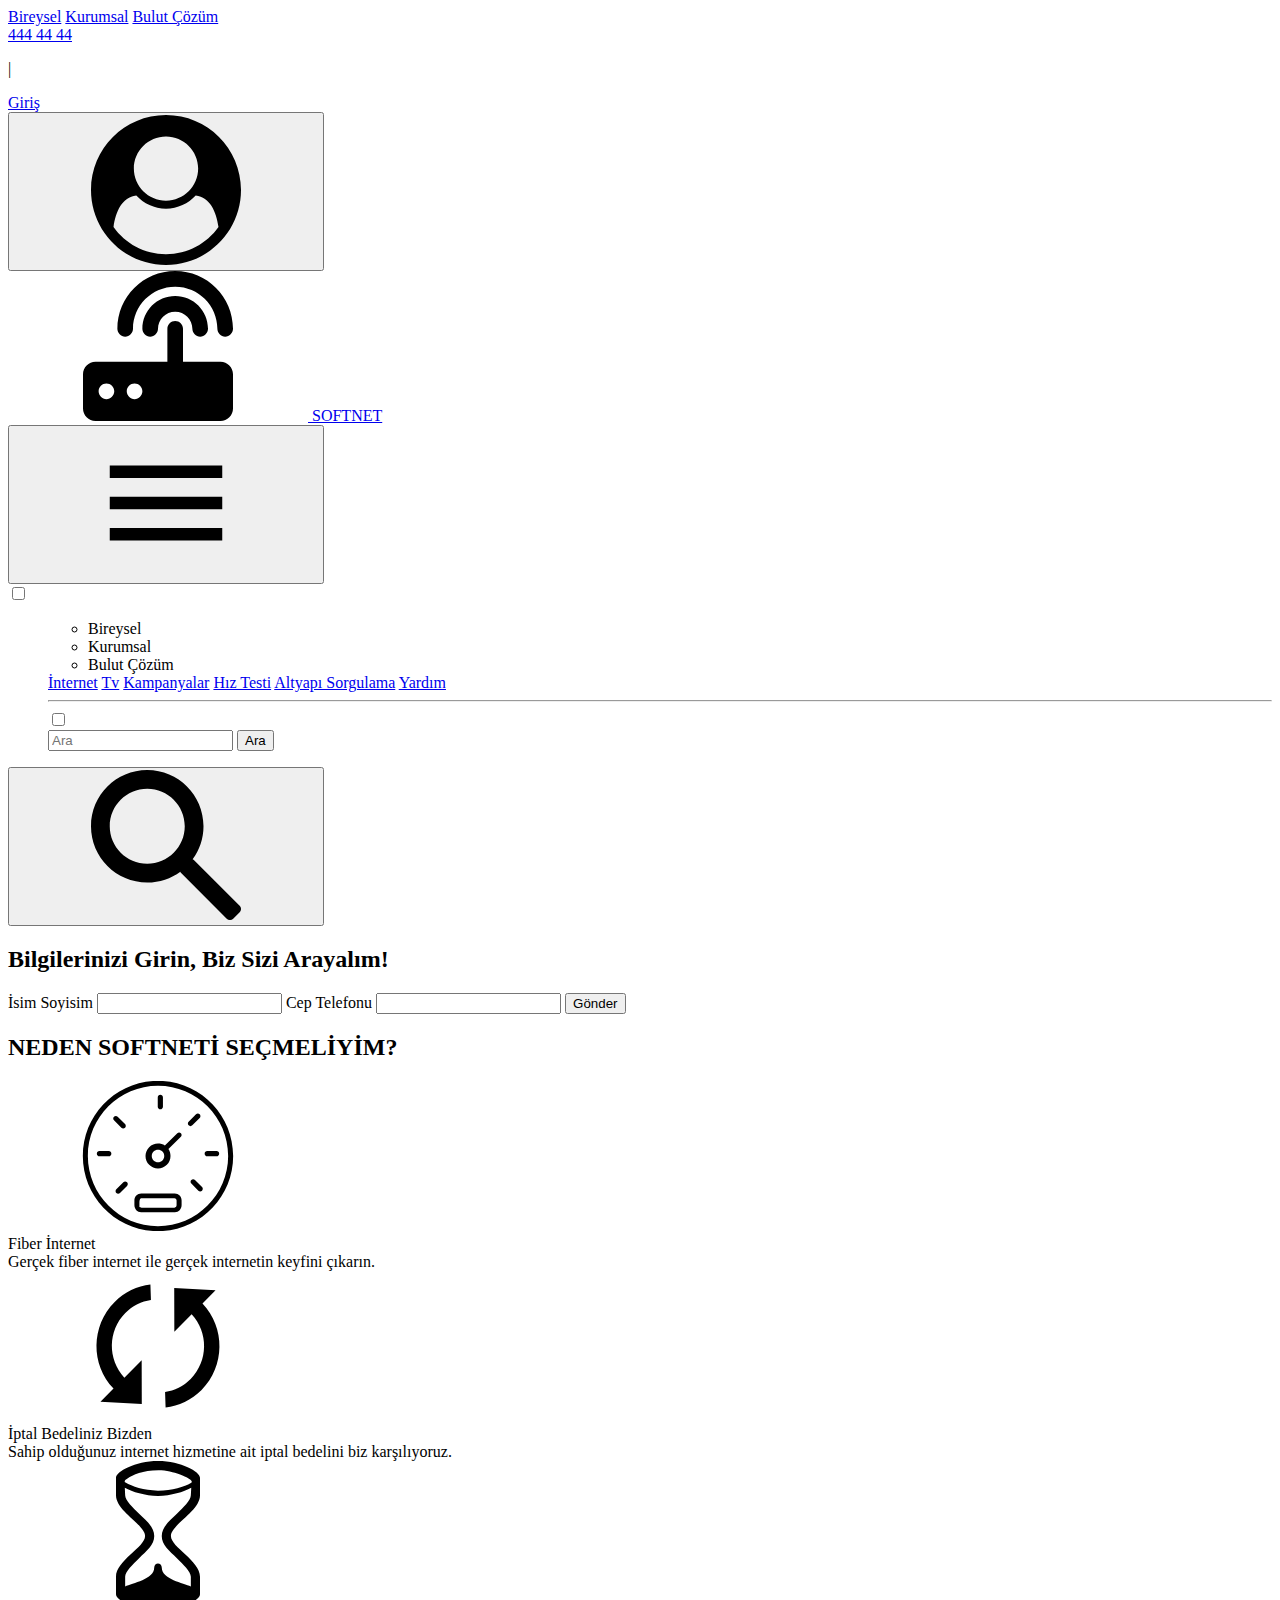
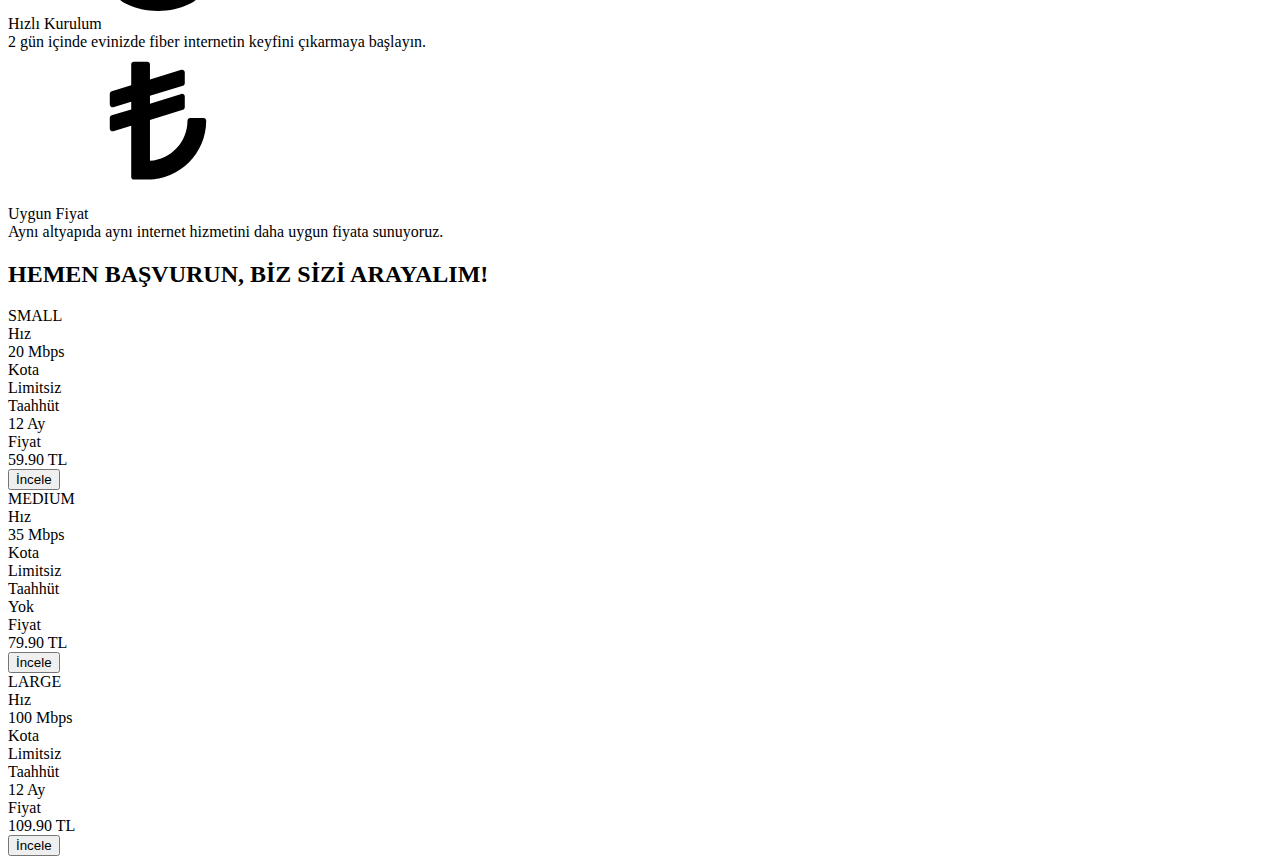
==== index.html @ a2ec3534 "Update index.html" ====
<!DOCTYPE html>
<html lang="en">

<head>
    <meta charset="UTF-8">
    <meta http-equiv="X-UA-Compatible" content="IE=edge">
    <meta name="viewport" content="width=device-width, initial-scale=1.0">
    <link href="https://fonts.googleapis.com/css2?family=Work+Sans:wght@400;600&display=swap" rel="stylesheet">
    <link rel="stylesheet" href="css/main.css">
    <title>SoftNet</title>
</head>

<body class="grid">

    <!-- #region SVG -->

    <!-- MOBIL-HEADER-ACCOUNT -->
    <svg aria-hidden="true" style="position: absolute; width: 0; height: 0; overflow: hidden;" version="1.1"
        xmlns="http://www.w3.org/2000/svg" xmlns:xlink="http://www.w3.org/1999/xlink">
        <defs>
            <symbol id="icon-user-circle" viewBox="0 0 28 28">
                <path
                    d="M23.797 20.922c-0.406-2.922-1.594-5.516-4.25-5.875-1.375 1.5-3.359 2.453-5.547 2.453s-4.172-0.953-5.547-2.453c-2.656 0.359-3.844 2.953-4.25 5.875 2.172 3.063 5.75 5.078 9.797 5.078s7.625-2.016 9.797-5.078zM20 10c0-3.313-2.688-6-6-6s-6 2.688-6 6 2.688 6 6 6 6-2.688 6-6zM28 14c0 7.703-6.25 14-14 14-7.734 0-14-6.281-14-14 0-7.734 6.266-14 14-14s14 6.266 14 14z">
                </path>
            </symbol>
        </defs>
    </svg>

    <!-- HEADER-LOGO -->
    <svg aria-hidden="true" style="position: absolute; width: 0; height: 0; overflow: hidden;" version="1.1"
        xmlns="http://www.w3.org/2000/svg" xmlns:xlink="http://www.w3.org/1999/xlink">
        <defs>
            <symbol id="icon-modem" viewBox="0 0 48 48">
                <path
                    d="M0 44c0 2.21 1.79 4 4 4h40c2.21 0 4-1.79 4-4l-0-11c0-2.21-1.79-4-4-4h-12v-10.5c0-1.38-1.12-2.5-2.5-2.5s-2.5 1.12-2.5 2.5v10.5h-23c-2.21 0-4 1.79-4 4v11zM5 38.5c0-1.38 1.12-2.5 2.5-2.5s2.5 1.12 2.5 2.5-1.12 2.5-2.5 2.5-2.5-1.12-2.5-2.5zM14 38.5c0-1.38 1.12-2.5 2.5-2.5s2.5 1.12 2.5 2.5-1.12 2.5-2.5 2.5-2.5-1.12-2.5-2.5zM29.5 8c-5.8 0-10.5 4.7-10.5 10.5 0 1.38 1.12 2.5 2.5 2.5s2.5-1.12 2.5-2.5c0-3.040 2.46-5.5 5.5-5.5s5.5 2.46 5.5 5.5c0 1.38 1.12 2.5 2.5 2.5s2.5-1.12 2.5-2.5c-0-5.8-4.7-10.5-10.5-10.5zM29.5 0c-10.22 0-18.5 8.28-18.5 18.5 0 1.38 1.12 2.5 2.5 2.5s2.5-1.12 2.5-2.5c0-7.46 6.040-13.5 13.5-13.5s13.5 6.040 13.5 13.5c0 1.38 1.12 2.5 2.5 2.5s2.5-1.12 2.5-2.5c-0-10.22-8.279-18.5-18.5-18.5z">
                </path>
            </symbol>
        </defs>
    </svg>

    <!-- MOBIL-HEADER-MENU -->
    <svg aria-hidden="true" style="position: absolute; width: 0; height: 0; overflow: hidden;" version="1.1"
        xmlns="http://www.w3.org/2000/svg" xmlns:xlink="http://www.w3.org/1999/xlink">
        <defs>
            <symbol id="icon-menu" viewBox="0 0 24 24">
                <path d="M3 6h18v2.016h-18v-2.016zM3 12.984v-1.969h18v1.969h-18zM3 18v-2.016h18v2.016h-18z"></path>
            </symbol>
        </defs>
    </svg>

    <!-- -NAVBAR-SEARCH-ICON -->
    <svg aria-hidden="true" style="position: absolute; width: 0; height: 0; overflow: hidden;" version="1.1"
        xmlns="http://www.w3.org/2000/svg" xmlns:xlink="http://www.w3.org/1999/xlink">
        <defs>
            <symbol id="icon-search" viewBox="0 0 32 32">
                <path
                    d="M31.715 28.953c0.381 0.381 0.381 0.999 0 1.381l-1.381 1.381c-0.382 0.381-1 0.381-1.381 0l-9.668-9.668c-0.105-0.105-0.175-0.229-0.222-0.361-1.983 1.449-4.418 2.314-7.063 2.314-6.627 0-12-5.373-12-12s5.373-12 12-12c6.627 0 12 5.373 12 12 0 2.645-0.865 5.080-2.314 7.063 0.132 0.047 0.256 0.116 0.361 0.222l9.668 9.668zM12 4c-4.418 0-8 3.582-8 8s3.582 8 8 8 8-3.582 8-8c0-4.418-3.582-8-8-8z">
                </path>
            </symbol>
        </defs>
    </svg>

    <!-- INFO-1 FIBER NET -->
    <svg aria-hidden="true" style="position: absolute; width: 0; height: 0; overflow: hidden;" version="1.1"
        xmlns="http://www.w3.org/2000/svg" xmlns:xlink="http://www.w3.org/1999/xlink">
        <defs>
            <symbol id="icon-speedometer" viewBox="0 0 32 32">
                <path
                    d="M16-0.034c-8.841 0-16.035 7.192-16.035 16.034s7.194 16.034 16.035 16.034 16.035-7.192 16.035-16.034-7.194-16.034-16.035-16.034zM16 30.966c-8.252 0-14.965-6.714-14.965-14.966s6.713-14.966 14.965-14.966 14.965 6.714 14.965 14.966-6.713 14.966-14.965 14.966zM16.5 6.053c0.305 0 0.553-0.247 0.553-0.553v-2c0-0.306-0.248-0.553-0.553-0.553s-0.553 0.247-0.553 0.553v2c0 0.306 0.248 0.553 0.553 0.553zM5.5 14.947h-2c-0.305 0-0.553 0.247-0.553 0.553s0.248 0.553 0.553 0.553h2c0.305 0 0.553-0.247 0.553-0.553s-0.248-0.553-0.553-0.553zM25.947 15.5c0 0.306 0.248 0.553 0.553 0.553h2c0.305 0 0.553-0.247 0.553-0.553s-0.248-0.553-0.553-0.553h-2c-0.305 0-0.553 0.247-0.553 0.553zM8.575 10.128c0.142 0 0.283-0.054 0.391-0.162 0.216-0.216 0.216-0.565 0-0.781l-1.575-1.576c-0.216-0.217-0.565-0.217-0.781 0s-0.216 0.565 0 0.781l1.575 1.575c0.107 0.109 0.249 0.163 0.39 0.163zM23.891 21.109c-0.216-0.217-0.565-0.217-0.781 0s-0.216 0.565 0 0.781l1.5 1.5c0.108 0.108 0.249 0.162 0.391 0.162s0.283-0.054 0.391-0.162c0.216-0.216 0.216-0.565 0-0.781l-1.501-1.5zM24.891 7.891c0.216-0.216 0.216-0.565 0-0.781s-0.565-0.217-0.781 0l-1.575 1.575c-0.216 0.216-0.216 0.565 0 0.781 0.108 0.108 0.249 0.162 0.391 0.162s0.283-0.054 0.391-0.162l1.574-1.575zM8.609 21.609l-1.5 1.5c-0.216 0.216-0.216 0.565 0 0.781 0.108 0.108 0.249 0.162 0.391 0.162s0.283-0.054 0.391-0.162l1.5-1.5c0.216-0.216 0.216-0.565 0-0.781s-0.566-0.216-0.782 0zM19.5 24h-7c-0.889-0.034-1.535 0.611-1.535 1.5v0.957c0 0.898 0.674 1.603 1.535 1.543h7c0.86 0.060 1.535-0.645 1.535-1.543v-0.957c0-0.889-0.646-1.534-1.535-1.5zM19.965 26.457c0 0.257-0.146 0.534-0.465 0.568h-7c-0.32-0.034-0.465-0.312-0.465-0.025v-0.957c0-0.839 0.169-1.009 0.465-1.043h7c0.296 0.034 0.465 0.204 0.465 0.5v0.957zM16 18.667c0.712 0 1.382-0.277 1.885-0.781 0.911-0.911 1.024-2.32 0.34-3.355l2.653-2.653c0.208-0.209 0.208-0.547 0-0.756-0.209-0.209-0.547-0.209-0.756 0l-2.656 2.656c-1.025-0.655-2.473-0.543-3.351 0.336-1.040 1.040-1.040 2.731 0 3.771 0.503 0.505 1.173 0.782 1.885 0.782zM15.058 15.058c0.251-0.252 0.586-0.391 0.942-0.391s0.691 0.139 0.943 0.391c0.52 0.52 0.52 1.365 0 1.885-0.503 0.504-1.381 0.504-1.885 0-0.52-0.52-0.52-1.366 0-1.885z">
                </path>
            </symbol>
        </defs>
    </svg>

    <!-- INFO-1 CYCLE -->
    <svg aria-hidden="true" style="position: absolute; width: 0; height: 0; overflow: hidden;" version="1.1"
        xmlns="http://www.w3.org/2000/svg" xmlns:xlink="http://www.w3.org/1999/xlink">
        <defs>
            <symbol id="icon-cycle" viewBox="0 0 20 20">
                <path
                    d="M5.516 14.224c-2.262-2.432-2.222-6.244 0.128-8.611 0.962-0.969 2.164-1.547 3.414-1.736l-0.069-2.077c-1.755 0.213-3.452 0.996-4.797 2.351-3.149 3.17-3.187 8.289-0.123 11.531l-1.741 1.752 5.51 0.301-0.015-5.834-2.307 2.323zM12.163 2.265l0.015 5.834 2.307-2.322c2.262 2.434 2.222 6.246-0.128 8.611-0.961 0.969-2.164 1.547-3.414 1.736l0.069 2.076c1.755-0.213 3.452-0.996 4.798-2.35 3.148-3.172 3.186-8.291 0.122-11.531l1.741-1.754-5.51-0.3z">
                </path>
            </symbol>
        </defs>
    </svg>

    <!-- INFO-1 HOUR-GLASS -->
    <svg aria-hidden="true" style="position: absolute; width: 0; height: 0; overflow: hidden;" version="1.1"
        xmlns="http://www.w3.org/2000/svg" xmlns:xlink="http://www.w3.org/1999/xlink">
        <defs>
            <symbol id="icon-hour-glass" viewBox="0 0 20 20">
                <path
                    d="M15.6 4.576c0-2.139 0-2.348 0-2.348 0-0.789-2.508-2.228-5.6-2.228-3.093 0-5.6 1.439-5.6 2.228 0 0 0 0.209 0 2.348 0 2.141 3.877 3.908 3.877 5.424 0 1.514-3.877 3.281-3.877 5.422s0 2.35 0 2.35c0 0.788 2.507 2.228 5.6 2.228 3.092 0 5.6-1.44 5.6-2.229 0 0 0-0.209 0-2.35s-3.877-3.908-3.877-5.422c0-1.515 3.877-3.282 3.877-5.423zM5.941 2.328c0.696-0.439 2-1.082 4.114-1.082s4.006 1.082 4.006 1.082c0.142 0.086 0.698 0.383 0.317 0.609-0.838 0.497-2.478 1.020-4.378 1.020s-3.484-0.576-4.324-1.074c-0.381-0.225 0.265-0.555 0.265-0.555zM10.501 10c0 1.193 0.996 1.961 2.051 2.986 0.771 0.748 1.826 1.773 1.826 2.435v1.328c-0.97-0.483-3.872-0.955-3.872-2.504 0-0.783-1.013-0.783-1.013 0 0 1.549-2.902 2.021-3.872 2.504v-1.328c0-0.662 1.056-1.688 1.826-2.435 1.055-1.025 2.051-1.793 2.051-2.986s-0.996-1.961-2.051-2.986c-0.771-0.75-1.826-1.775-1.826-2.438l-0.046-0.998c1.026 0.553 2.652 1.078 4.425 1.078 1.772 0 3.406-0.525 4.433-1.078l-0.055 0.998c0 0.662-1.056 1.688-1.826 2.438-1.054 1.025-2.051 1.793-2.051 2.986z">
                </path>
            </symbol>
        </defs>
    </svg>

    <!-- INFO-1 TRY -->
    <svg aria-hidden="true" style="position: absolute; width: 0; height: 0; overflow: hidden;" version="1.1"
        xmlns="http://www.w3.org/2000/svg" xmlns:xlink="http://www.w3.org/1999/xlink">
        <defs>
            <symbol id="icon-try" viewBox="0 0 18 28">
                <path
                    d="M18 13c0 6.062-4.937 11-11 11h-2.5c-0.281 0-0.5-0.219-0.5-0.5v-9.547l-3.359 1.031c-0.047 0.016-0.094 0.016-0.141 0.016-0.109 0-0.203-0.031-0.297-0.094-0.125-0.094-0.203-0.25-0.203-0.406v-2c0-0.219 0.141-0.406 0.359-0.484l3.641-1.109v-1.453l-3.359 1.031c-0.047 0.016-0.094 0.016-0.141 0.016-0.109 0-0.203-0.031-0.297-0.094-0.125-0.094-0.203-0.25-0.203-0.406v-2c0-0.219 0.141-0.406 0.359-0.484l3.641-1.109v-3.906c0-0.281 0.219-0.5 0.5-0.5h2.5c0.281 0 0.5 0.219 0.5 0.5v2.828l5.859-1.813c0.141-0.047 0.313-0.016 0.438 0.078s0.203 0.25 0.203 0.406v2c0 0.219-0.141 0.406-0.359 0.484l-6.141 1.891v1.453l5.859-1.813c0.141-0.047 0.313-0.016 0.438 0.078s0.203 0.25 0.203 0.406v2c0 0.219-0.141 0.406-0.359 0.484l-6.141 1.891v7.609c3.906-0.266 7-3.516 7-7.484 0-0.281 0.219-0.5 0.5-0.5h2.5c0.281 0 0.5 0.219 0.5 0.5z">
                </path>
            </symbol>
        </defs>
    </svg>
    <!-- #endregion -->

    <!-- #region HEADER -->
    <header class="header">

        <div class="header-container">

            <!-- #region HEADER LEFT -->
            <div class="header-left">
                <a href="#" class="header-left-link">Bireysel</a>
                <a href="#" class="header-left-link">Kurumsal</a>
                <a href="#" class="header-left-link">Bulut Çözüm</a>
            </div>
            <!-- #endregion -->

            <!-- #region ACCOUNT -->
            <div class="header-right">
                <a href="tel: 444 44 44" class="telephone-nmbr">444 44 44</a>
                <p class="brace">|</p>
                <a href="#" class="account-desktop">Giriş</a>
            </div>

            <button class="account-button">
                <svg class="icon icon-user-circle">
                    <use xlink:href="#icon-user-circle"></use>
                </svg>
            </button>
            <!-- #endregion -->

            <!-- #region LOGO -->
            <div class="header-logo">
                <a href="#top" class="logo-link">
                    <svg class="icon icon-modem">
                        <use xlink:href="#icon-modem"></use>
                    </svg>
                    SOFTNET
                </a>
            </div>
            <!-- #endregion -->

            <!-- #region NAV-BTN -->
            <button class="navigation-button">
                <label for="navigation-btn">
                    <svg class="icon icon-menu">
                        <use xlink:href="#icon-menu"></use>
                    </svg>
                </label>
            </button>
            <!-- #endregion -->

        </div>

    </header>
    <!-- #endregion -->

    <!-- #region NAVBAR -->
    <div class="navigation">
        <div class="navigation-container">
            <input type="checkbox" id="navigation-btn" class="nav-check">

            <menu class="navigation-menu">

                <ul class="menu-btn-list">
                    <li class="menu-btn">Bireysel</li>
                    <li class="menu-btn">Kurumsal</li>
                    <li class="menu-btn">Bulut Çözüm</li>
                </ul>

                <nav class="menu-link-list">
                    <a href="#" class="menu-link">İnternet</a>
                    <a href="#" class="menu-link">Tv</a>
                    <a href="#" class="menu-link">Kampanyalar</a>
                    <a href="#" class="menu-link">Hız Testi</a>
                    <a href="#" class="menu-link">Altyapı Sorgulama</a>
                    <a href="#" class="menu-link">Yardım</a>

                    <hr class="horizontal">

                    <!-- SEARCH-AREA -->

                    <input type="checkbox" id="search-area">
                    <div class="search">
                        <div class="search-grid">
                            <input class="search-box" type="search" placeholder="Ara">
                            <button class="search-btn">Ara</button>
                        </div>
                    </div>
                </nav>

            </menu>

            <div class="search-desktop">
                <button class="search-btn-desktop">
                    <label for="search-area" class="search-label">
                        <svg class="icon icon-search">
                            <use xlink:href="#icon-search"></use>
                        </svg>
                    </label>
                </button>
            </div>
        </div>

    </div>
    <!-- #endregion -->

    <!-- #region INTRO -->
    <section class="intro">
        <div class="intro-container">
        </div>
    </section>
    <!-- #endregion -->

    <!-- #region CALL -->
    <div class="call">
        <div class="call-container">
            <div class="call-area">
                <h2 class="call-title">
                    Bilgilerinizi Girin, Biz Sizi Arayalım!
                </h2>
                <label for="name">İsim Soyisim</label>
                <input type="text" id="name" class="call-input">
                <label for="tel-no">Cep Telefonu</label>
                <input type="tel" id="tel-no" class="call-input">
                <button class="btn btn-call">Gönder</button>
            </div>
        </div>
    </div>
    <!-- #endregion -->

    <!-- #region INFO-1 -->
    <section class="info-1">
        <div class="info-1-container">

            <h2 class="main-headers">NEDEN SOFTNETİ SEÇMELİYİM?</h2>
            
            <div class="info-1-boxes">
                <div class="info-1-box">

                    <svg class="icon icon-speedometer icons-info">
                        <use xlink:href="#icon-speedometer"></use>
                    </svg>
                    <div class="info-box-title">
                        Fiber İnternet
                    </div>
                    <div class="info-box-description">
                        Gerçek fiber internet ile gerçek internetin keyfini çıkarın.
                    </div>
                </div>

                <div class="info-1-box">
                    <svg class="icon icon-cycle icons-info">
                        <use xlink:href="#icon-cycle"></use>
                    </svg>
                    <div class="info-box-title">
                        İptal Bedeliniz Bizden
                    </div>
                    <div class="info-box-description">Sahip
                        olduğunuz internet hizmetine ait iptal
                        bedelini biz karşılıyoruz.
                    </div>
                </div>

                <div class="info-1-box">
                    <svg class="icon icon-hour-glass icons-info">
                        <use xlink:href="#icon-hour-glass"></use>
                    </svg>
                    <div class="info-box-title">
                        Hızlı Kurulum
                    </div>
                    <div class="info-box-description">
                        2 gün içinde evinizde fiber internetin keyfini çıkarmaya başlayın.
                    </div>
                </div>

                <div class="info-1-box">
                    <svg class="icon icon-try icons-info">
                        <use xlink:href="#icon-try"></use>
                    </svg>
                    <div class="info-box-title">Uygun Fiyat</div>
                    <div class="info-box-description">
                        Aynı altyapıda aynı internet hizmetini daha uygun fiyata sunuyoruz.
                    </div>
                </div>

            </div>
        </div>
    </section>
    <!-- #endregion -->

    <!-- #region TARRIFS -->
    <section class="tarrifs">
        <div class="tarrifs-container">

            <h2 class="main-headers">HEMEN BAŞVURUN, BİZ SİZİ ARAYALIM!</h2>

            <div class="tarrifs-boxes">

                <div class="tarrif-box">

                    <div class="tarrif-box-title">SMALL</div>
                    <div class="tarrif-box-details">
                        <div class="tarrif-box-speed">
                            <div class="box-title">Hız</div>
                            <div>20 Mbps</div>
                        </div>
                        <div class="tarrif-box-quota">
                            <div class="box-title">Kota</div>
                            <div>Limitsiz</div>
                        </div>
                        <div class="tarrif-box-commitment">
                            <div class="box-title">Taahhüt</div>
                            <div>12 Ay</div>
                        </div>
                    </div>
                    <div class="tarrif-box-price">
                        <div class="box-title">Fiyat</div>
                        <div class="box-price-amount">59.90 TL</div>
                    </div>
                    <button class="tarrif-box-btn">İncele</button>

                </div>

                <div class="tarrif-box">
                    <div class="tarrif-box-title">MEDIUM</div>
                    <div class="tarrif-box-details">
                        <div class="tarrif-box-speed">
                            <div class="box-title">Hız</div>
                            <div>35 Mbps</div>
                        </div>
                        <div class="tarrif-box-quota">
                            <div class="box-title">Kota</div>
                            <div>Limitsiz</div>
                        </div>
                        <div class="tarrif-box-commitment">
                            <div class="box-title">Taahhüt</div>
                            <div>Yok</div>
                        </div>
                    </div>
                    <div class="tarrif-box-price">
                        <div class="box-title">Fiyat</div>
                        <div class="box-price-amount">79.90 TL</div>
                    </div>
                    <button class="tarrif-box-btn">İncele</button>
                </div>

                <div class="tarrif-box">
                    <div class="tarrif-box-title">LARGE</div>
                    <div class="tarrif-box-details">
                        <div class="tarrif-box-speed">
                            <div class="box-title">Hız</div>
                            <div>100 Mbps</div>
                        </div>
                        <div class="tarrif-box-quota">
                            <div class="box-title">Kota</div>
                            <div>Limitsiz</div>
                        </div>
                        <div class="tarrif-box-commitment">
                            <div class="box-title">Taahhüt</div>
                            <div>12 Ay</div>
                        </div>
                    </div>
                    <div class="tarrif-box-price">
                        <div class="box-title">Fiyat</div>
                        <div class="box-price-amount">109.90 TL</div>
                    </div>
                    <button class="tarrif-box-btn">İncele</button>
                </div>


            </div>
        </div>
    </section>
    <!-- #endregion -->
    <!-- INFO-2 -->
    <section class="info-2">
    </section>
    <!-- ASSISTANCE -->
    <section class="assistance">
    </section>
    <!-- SOCIAL ICON -->
    <section class="social-icons">
    </section>
    <!-- FOOTER -->
    <footer class="footer">
    </footer>
    <!-- FOOTER-2 -->
    <div class="underside">
    </div>

</body>

</html>
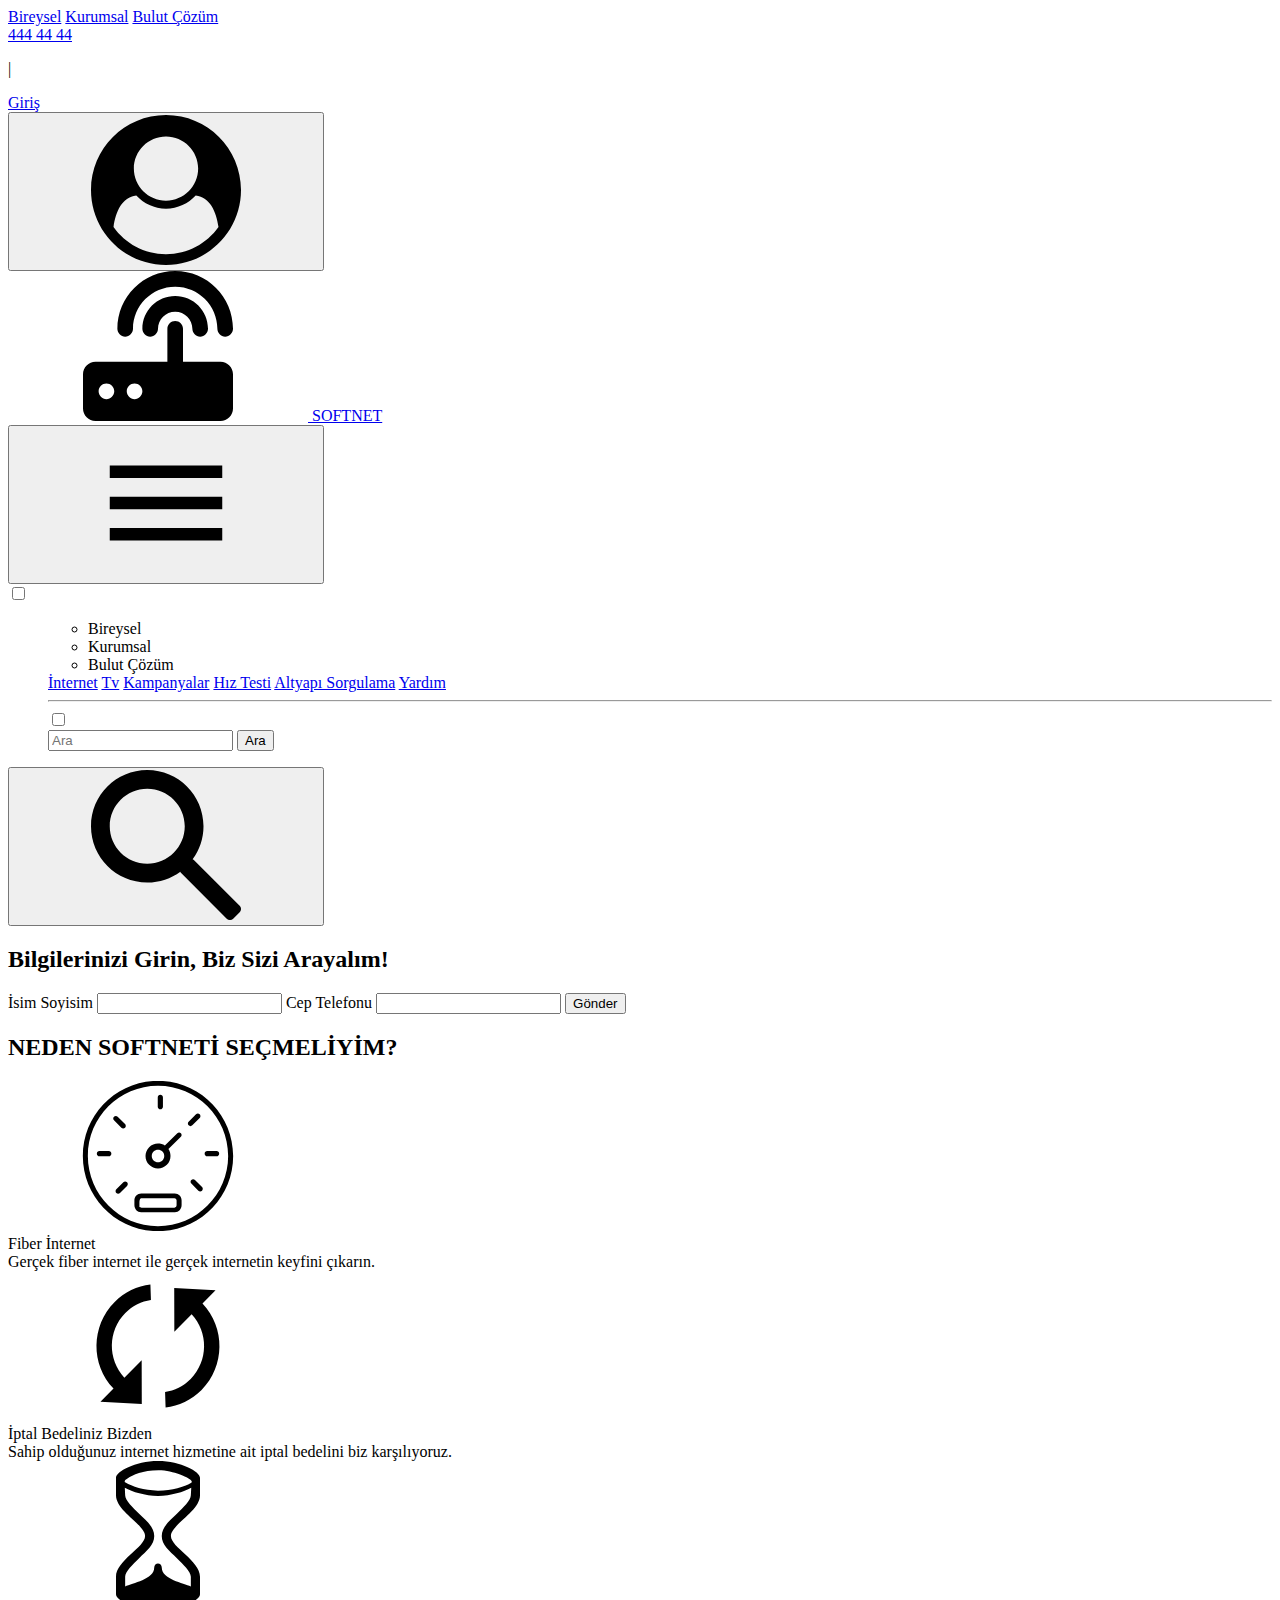
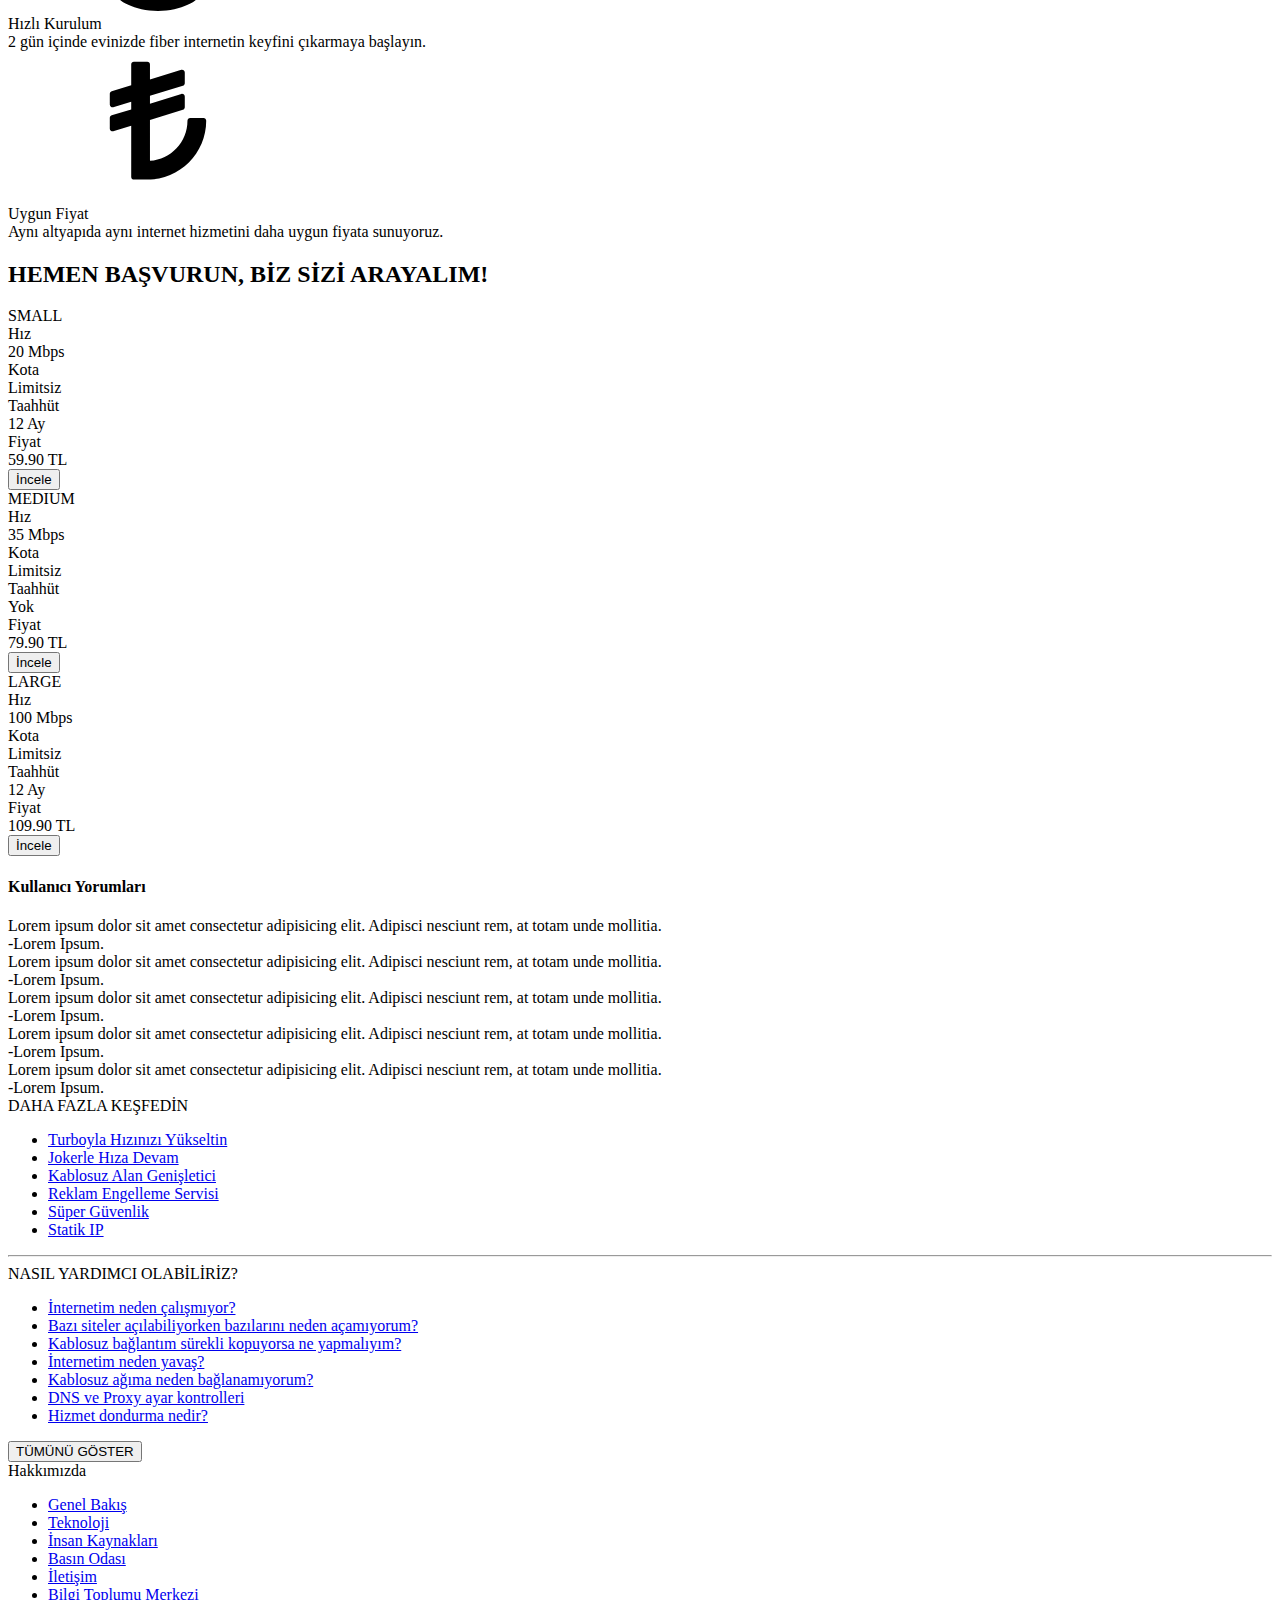
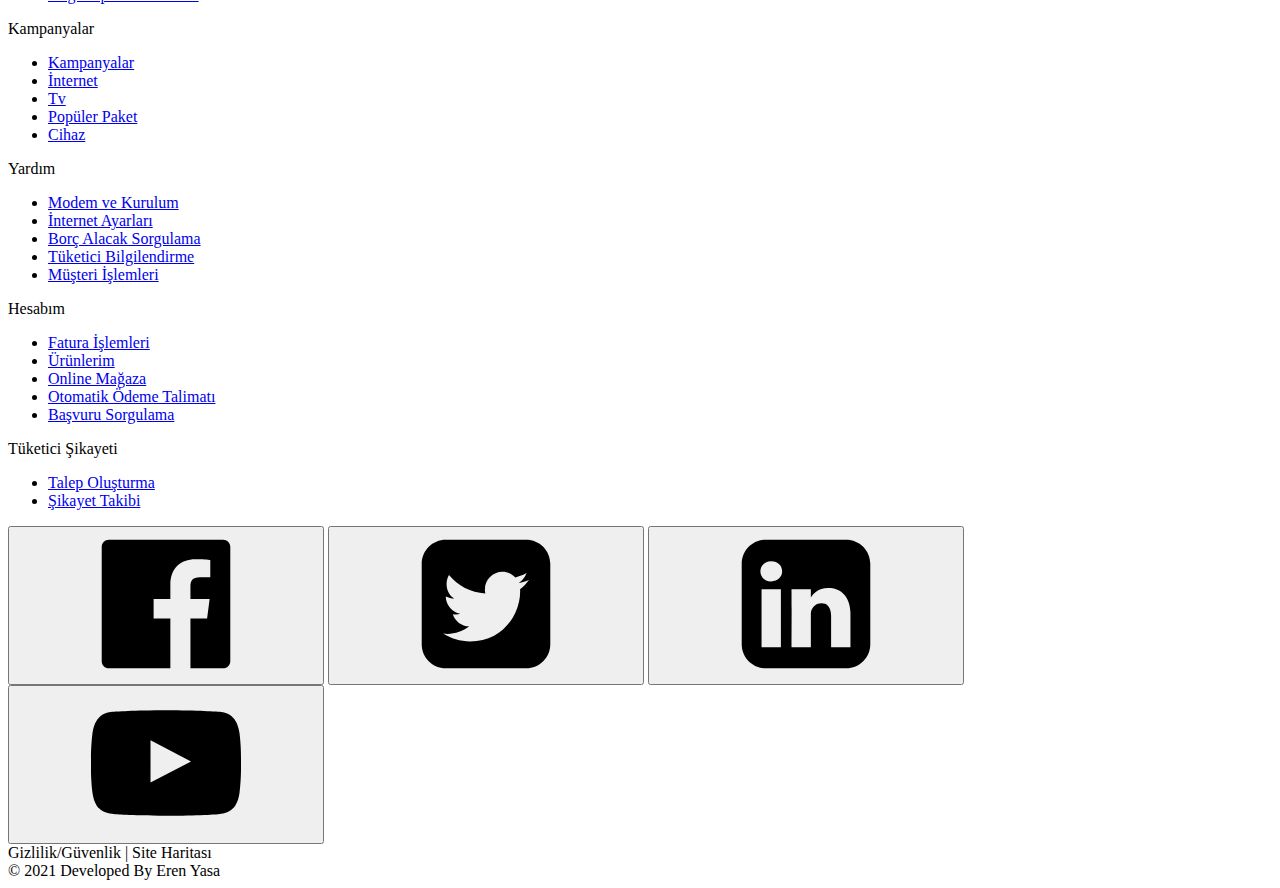
==== commit 42133ee2: "Update index.html" ====
--- a/index.html
+++ b/index.html
@@ -1,12 +1,16 @@
 <!DOCTYPE html>
-<html lang="en">
+<html lang="TR-tr">
 
 <head>
     <meta charset="UTF-8">
     <meta http-equiv="X-UA-Compatible" content="IE=edge">
     <meta name="viewport" content="width=device-width, initial-scale=1.0">
+    <meta name="description" content="1000 MBPS'e kadar altyapının desteklediği maksimum hız, taahhütsüz, kotasız ve gerçek sınırsız internet sadece SoftNet'te!">
+    <meta name="keywords" content="Fiber İnternet, ADSL, Yalın ADSL, Ev Telefonu, TV hizmetleri ve süper servisler, SoftNet Hizmet Kalitesiyle.">
     <link href="https://fonts.googleapis.com/css2?family=Work+Sans:wght@400;600&display=swap" rel="stylesheet">
+
     <link rel="stylesheet" href="css/main.css">
+    <link rel="shortcut icon" href="ico/softnet.svg" type="image/x-gif">
     <title>SoftNet</title>
 </head>
 
@@ -60,7 +64,7 @@
         </defs>
     </svg>
 
-    <!-- INFO-1 FIBER NET -->
+    <!-- cards SPEEDOMETER -->
     <svg aria-hidden="true" style="position: absolute; width: 0; height: 0; overflow: hidden;" version="1.1"
         xmlns="http://www.w3.org/2000/svg" xmlns:xlink="http://www.w3.org/1999/xlink">
         <defs>
@@ -72,7 +76,7 @@
         </defs>
     </svg>
 
-    <!-- INFO-1 CYCLE -->
+    <!-- CARDS CYCLE -->
     <svg aria-hidden="true" style="position: absolute; width: 0; height: 0; overflow: hidden;" version="1.1"
         xmlns="http://www.w3.org/2000/svg" xmlns:xlink="http://www.w3.org/1999/xlink">
         <defs>
@@ -84,7 +88,7 @@
         </defs>
     </svg>
 
-    <!-- INFO-1 HOUR-GLASS -->
+    <!-- CARDS HOUR-GLASS -->
     <svg aria-hidden="true" style="position: absolute; width: 0; height: 0; overflow: hidden;" version="1.1"
         xmlns="http://www.w3.org/2000/svg" xmlns:xlink="http://www.w3.org/1999/xlink">
         <defs>
@@ -96,13 +100,41 @@
         </defs>
     </svg>
 
-    <!-- INFO-1 TRY -->
+    <!-- CARDS TRY -->
     <svg aria-hidden="true" style="position: absolute; width: 0; height: 0; overflow: hidden;" version="1.1"
         xmlns="http://www.w3.org/2000/svg" xmlns:xlink="http://www.w3.org/1999/xlink">
         <defs>
             <symbol id="icon-try" viewBox="0 0 18 28">
                 <path
                     d="M18 13c0 6.062-4.937 11-11 11h-2.5c-0.281 0-0.5-0.219-0.5-0.5v-9.547l-3.359 1.031c-0.047 0.016-0.094 0.016-0.141 0.016-0.109 0-0.203-0.031-0.297-0.094-0.125-0.094-0.203-0.25-0.203-0.406v-2c0-0.219 0.141-0.406 0.359-0.484l3.641-1.109v-1.453l-3.359 1.031c-0.047 0.016-0.094 0.016-0.141 0.016-0.109 0-0.203-0.031-0.297-0.094-0.125-0.094-0.203-0.25-0.203-0.406v-2c0-0.219 0.141-0.406 0.359-0.484l3.641-1.109v-3.906c0-0.281 0.219-0.5 0.5-0.5h2.5c0.281 0 0.5 0.219 0.5 0.5v2.828l5.859-1.813c0.141-0.047 0.313-0.016 0.438 0.078s0.203 0.25 0.203 0.406v2c0 0.219-0.141 0.406-0.359 0.484l-6.141 1.891v1.453l5.859-1.813c0.141-0.047 0.313-0.016 0.438 0.078s0.203 0.25 0.203 0.406v2c0 0.219-0.141 0.406-0.359 0.484l-6.141 1.891v7.609c3.906-0.266 7-3.516 7-7.484 0-0.281 0.219-0.5 0.5-0.5h2.5c0.281 0 0.5 0.219 0.5 0.5z">
+                </path>
+            </symbol>
+        </defs>
+    </svg>
+    <!-- #endregion -->
+
+    <!-- #region SOCIAL-ICONS -->
+    <svg aria-hidden="true" style="position: absolute; width: 0; height: 0; overflow: hidden;" version="1.1"
+        xmlns="http://www.w3.org/2000/svg" xmlns:xlink="http://www.w3.org/1999/xlink">
+        <defs>
+            <symbol id="icon-twitter-square" viewBox="0 0 24 28">
+                <path
+                    d="M20 9.531c-0.594 0.266-1.219 0.438-1.891 0.531 0.688-0.406 1.203-1.062 1.453-1.828-0.641 0.375-1.344 0.656-2.094 0.797-0.594-0.641-1.453-1.031-2.391-1.031-1.813 0-3.281 1.469-3.281 3.281 0 0.25 0.016 0.516 0.078 0.75-2.734-0.141-5.156-1.437-6.781-3.437-0.281 0.484-0.453 1.062-0.453 1.656 0 1.141 0.531 2.141 1.422 2.734-0.547-0.016-1.062-0.172-1.563-0.406v0.031c0 1.594 1.203 2.922 2.703 3.219-0.281 0.078-0.5 0.125-0.797 0.125-0.203 0-0.406-0.031-0.609-0.063 0.422 1.297 1.625 2.25 3.063 2.281-1.125 0.875-2.531 1.406-4.078 1.406-0.266 0-0.531-0.016-0.781-0.047 1.453 0.922 3.172 1.469 5.031 1.469 6.031 0 9.344-5 9.344-9.344 0-0.141 0-0.281-0.016-0.422 0.641-0.453 1.203-1.031 1.641-1.703zM24 6.5v15c0 2.484-2.016 4.5-4.5 4.5h-15c-2.484 0-4.5-2.016-4.5-4.5v-15c0-2.484 2.016-4.5 4.5-4.5h15c2.484 0 4.5 2.016 4.5 4.5z">
+                </path>
+            </symbol>
+            <symbol id="icon-linkedin-square" viewBox="0 0 24 28">
+                <path
+                    d="M3.703 22.094h3.609v-10.844h-3.609v10.844zM7.547 7.906c-0.016-1.062-0.781-1.875-2.016-1.875s-2.047 0.812-2.047 1.875c0 1.031 0.781 1.875 2 1.875h0.016c1.266 0 2.047-0.844 2.047-1.875zM16.688 22.094h3.609v-6.219c0-3.328-1.781-4.875-4.156-4.875-1.937 0-2.797 1.078-3.266 1.828h0.031v-1.578h-3.609s0.047 1.016 0 10.844v0h3.609v-6.062c0-0.313 0.016-0.641 0.109-0.875 0.266-0.641 0.859-1.313 1.859-1.313 1.297 0 1.813 0.984 1.813 2.453v5.797zM24 6.5v15c0 2.484-2.016 4.5-4.5 4.5h-15c-2.484 0-4.5-2.016-4.5-4.5v-15c0-2.484 2.016-4.5 4.5-4.5h15c2.484 0 4.5 2.016 4.5 4.5z">
+                </path>
+            </symbol>
+            <symbol id="icon-youtube-play" viewBox="0 0 28 28">
+                <path
+                    d="M11.109 17.625l7.562-3.906-7.562-3.953v7.859zM14 4.156c5.891 0 9.797 0.281 9.797 0.281 0.547 0.063 1.75 0.063 2.812 1.188 0 0 0.859 0.844 1.109 2.781 0.297 2.266 0.281 4.531 0.281 4.531v2.125s0.016 2.266-0.281 4.531c-0.25 1.922-1.109 2.781-1.109 2.781-1.062 1.109-2.266 1.109-2.812 1.172 0 0-3.906 0.297-9.797 0.297v0c-7.281-0.063-9.516-0.281-9.516-0.281-0.625-0.109-2.031-0.078-3.094-1.188 0 0-0.859-0.859-1.109-2.781-0.297-2.266-0.281-4.531-0.281-4.531v-2.125s-0.016-2.266 0.281-4.531c0.25-1.937 1.109-2.781 1.109-2.781 1.062-1.125 2.266-1.125 2.812-1.188 0 0 3.906-0.281 9.797-0.281v0z">
+                </path>
+            </symbol>
+            <symbol id="icon-facebook-official" viewBox="0 0 24 28">
+                <path
+                    d="M22.672 2c0.734 0 1.328 0.594 1.328 1.328v21.344c0 0.734-0.594 1.328-1.328 1.328h-6.109v-9.297h3.109l0.469-3.625h-3.578v-2.312c0-1.047 0.281-1.75 1.797-1.75l1.906-0.016v-3.234c-0.328-0.047-1.469-0.141-2.781-0.141-2.766 0-4.672 1.687-4.672 4.781v2.672h-3.125v3.625h3.125v9.297h-11.484c-0.734 0-1.328-0.594-1.328-1.328v-21.344c0-0.734 0.594-1.328 1.328-1.328h21.344z">
                 </path>
             </symbol>
         </defs>
@@ -236,14 +268,14 @@
     </div>
     <!-- #endregion -->
 
-    <!-- #region INFO-1 -->
-    <section class="info-1">
-        <div class="info-1-container">
+    <!-- #region CARDS -->
+    <section class="cards">
+        <div class="cards-container">
 
             <h2 class="main-headers">NEDEN SOFTNETİ SEÇMELİYİM?</h2>
-            
-            <div class="info-1-boxes">
-                <div class="info-1-box">
+
+            <div class="cards-boxes">
+                <div class="cards-box">
 
                     <svg class="icon icon-speedometer icons-info">
                         <use xlink:href="#icon-speedometer"></use>
@@ -256,7 +288,7 @@
                     </div>
                 </div>
 
-                <div class="info-1-box">
+                <div class="cards-box">
                     <svg class="icon icon-cycle icons-info">
                         <use xlink:href="#icon-cycle"></use>
                     </svg>
@@ -269,7 +301,7 @@
                     </div>
                 </div>
 
-                <div class="info-1-box">
+                <div class="cards-box">
                     <svg class="icon icon-hour-glass icons-info">
                         <use xlink:href="#icon-hour-glass"></use>
                     </svg>
@@ -281,7 +313,7 @@
                     </div>
                 </div>
 
-                <div class="info-1-box">
+                <div class="cards-box">
                     <svg class="icon icon-try icons-info">
                         <use xlink:href="#icon-try"></use>
                     </svg>
@@ -380,21 +412,280 @@
         </div>
     </section>
     <!-- #endregion -->
-    <!-- INFO-2 -->
-    <section class="info-2">
+
+    <!-- #region USER-COMMENTS -->
+    <section class="comments">
+        <div class="comments-container">
+
+            <h4 class="comments-title">Kullanıcı Yorumları</h4>
+            <div class="slider">
+                <div class="slider-content">
+
+                    <div class="slider-item">
+                        <div class="slider-item-text">
+                            Lorem ipsum dolor sit amet consectetur adipisicing elit. Adipisci nesciunt rem, at totam
+                            unde mollitia.
+                        </div>
+                        <div class="slider-item-author">-Lorem Ipsum.</div>
+                    </div>
+                    <div class="slider-item">
+                        <div class="slider-item-text">
+                            Lorem ipsum dolor sit amet consectetur adipisicing elit. Adipisci nesciunt rem, at totam
+                            unde mollitia.
+                        </div>
+                        <div class="slider-item-author">-Lorem Ipsum.</div>
+                    </div>
+                    <div class="slider-item">
+                        <div class="slider-item-text">
+                            Lorem ipsum dolor sit amet consectetur adipisicing elit. Adipisci nesciunt rem, at totam
+                            unde mollitia.
+                        </div>
+                        <div class="slider-item-author">-Lorem Ipsum.</div>
+                    </div>
+                    <div class="slider-item">
+                        <div class="slider-item-text">
+                            Lorem ipsum dolor sit amet consectetur adipisicing elit. Adipisci nesciunt rem, at totam
+                            unde mollitia.
+                        </div>
+                        <div class="slider-item-author">-Lorem Ipsum.</div>
+                    </div>
+                    <div class="slider-item">
+                        <div class="slider-item-text">
+                            Lorem ipsum dolor sit amet consectetur adipisicing elit. Adipisci nesciunt rem, at totam
+                            unde mollitia.
+                        </div>
+                        <div class="slider-item-author">-Lorem Ipsum.</div>
+                    </div>
+
+
+                </div>
+            </div>
+
+        </div>
     </section>
-    <!-- ASSISTANCE -->
+    <!-- #endregion -->
+
+    <!-- #region ASSISTANCE -->
     <section class="assistance">
+        <div class="assistance-container">
+
+            <div class="assistance-discover">
+                <div class="assistance-title">DAHA FAZLA KEŞFEDİN</div>
+
+                <ul class="assistance-list">
+                    <li class="assistance-list-item">
+                        <a href="#">Turboyla Hızınızı Yükseltin</a>
+                    </li>
+                    <li class="assistance-list-item">
+                        <a href="#">Jokerle Hıza Devam</a>
+                    </li>
+                    <li class="assistance-list-item">
+                        <a href="#">Kablosuz Alan Genişletici</a>
+                    </li>
+                    <li class="assistance-list-item">
+                        <a href="#">Reklam Engelleme Servisi</a>
+                    </li>
+                    <li class="assistance-list-item">
+                        <a href="#">Süper Güvenlik</a>
+                    </li>
+                    <li class="assistance-list-item">
+                        <a href="#">Statik IP</a>
+                    </li>
+                </ul>
+
+            </div>
+
+            <hr class="assistance-brace">
+
+            <div class="assistance-help">
+                <div class="assistance-title">NASIL YARDIMCI OLABİLİRİZ?</div>
+
+                <ul class="assistance-list">
+                    <li class="assistance-list-item">
+                        <a href="#">İnternetim neden çalışmıyor?</a>
+                    </li>
+                    <li class="assistance-list-item">
+                        <a href="#">Bazı siteler açılabiliyorken bazılarını neden açamıyorum?</a>
+                    </li>
+                    <li class="assistance-list-item">
+                        <a href="#">Kablosuz bağlantım sürekli kopuyorsa ne yapmalıyım?</a>
+                    </li>
+                    <li class="assistance-list-item">
+                        <a href="#">İnternetim neden yavaş?</a>
+                    </li>
+                    <li class="assistance-list-item list-item-dekstop">
+                        <a href="#">Kablosuz ağıma neden bağlanamıyorum?</a>
+                    </li>
+                    <li class="assistance-list-item list-item-dekstop">
+                        <a href="#">DNS ve Proxy ayar kontrolleri</a>
+                    </li>
+                    <li class="assistance-list-item list-item-dekstop">
+                        <a href="#">Hizmet dondurma nedir?</a>
+                    </li>
+                </ul>
+
+                <button class="btn help-btn">TÜMÜNÜ GÖSTER</button>
+            </div>
+        </div>
     </section>
-    <!-- SOCIAL ICON -->
-    <section class="social-icons">
+    <!-- #endregion -->
+
+    <!-- #region FOOTER -->
+    <footer class="footer">
+        <div class="footer-container">
+
+            <!-- #region FOOTER-INSIDE -->
+            <section class="footer-inside">
+
+                <div class="inside-item">
+                    <div class="inside-item-title">Hakkımızda</div>
+                    <ul class="inside-list">
+                        <li class="inside-list-item inside-item-desktop">
+                            <a href="#">Genel Bakış</a>
+                        </li>
+                        <li class="inside-list-item inside-item-desktop">
+                            <a href="#">Teknoloji</a>
+                        </li>
+                        <li class="inside-list-item inside-item-desktop">
+                            <a href="#">İnsan Kaynakları</a>
+                        </li>
+                        <li class="inside-list-item inside-item-desktop">
+                            <a href="#">Basın Odası</a>
+                        </li>
+                        <li class="inside-list-item inside-item-desktop">
+                            <a href="#">İletişim</a>
+                        </li>
+                        <li class="inside-list-item inside-item-desktop">
+                            <a href="#">Bilgi Toplumu Merkezi</a>
+                        </li>
+                    </ul>
+                </div>
+
+                <div class="inside-item">
+                    <div class="inside-item-title">Kampanyalar</div>
+                    <ul class="inside-list">
+                        <li class="inside-list-item inside-item-desktop">
+                            <a href="#">Kampanyalar</a>
+                        </li>
+                        <li class="inside-list-item inside-item-desktop">
+                            <a href="#">İnternet</a>
+                        </li>
+                        <li class="inside-list-item inside-item-desktop">
+                            <a href="#">Tv</a>
+                        </li>
+                        <li class="inside-list-item inside-item-desktop">
+                            <a href="#">Popüler Paket</a>
+                        </li>
+                        <li class="inside-list-item inside-item-desktop">
+                            <a href="#">Cihaz</a>
+                        </li>
+                    </ul>
+                </div>
+
+                <div class="inside-item">
+                    <div class="inside-item-title">Yardım</div>
+                    <ul class="inside-list">
+                        <li class="inside-list-item inside-item-desktop">
+                            <a href="#">Modem ve Kurulum</a>
+                        </li>
+                        <li class="inside-list-item inside-item-desktop">
+                            <a href="#">İnternet Ayarları</a>
+                        </li>
+                        <li class="inside-list-item inside-item-desktop">
+                            <a href="#">Borç Alacak Sorgulama</a>
+                        </li>
+                        <li class="inside-list-item inside-item-desktop">
+                            <a href="#">Tüketici Bilgilendirme</a>
+                        </li>
+                        <li class="inside-list-item inside-item-desktop">
+                            <a href="#">Müşteri İşlemleri</a>
+                        </li>
+                    </ul>
+                </div>
+
+                <div class="inside-item">
+                    <div class="inside-item-title">Hesabım</div>
+                    <ul class="inside-list">
+                        <li class="inside-list-item inside-item-desktop">
+                            <a href="#">Fatura İşlemleri</a>
+                        </li>
+                        <li class="inside-list-item inside-item-desktop">
+                            <a href="#">Ürünlerim</a>
+                        </li>
+                        <li class="inside-list-item inside-item-desktop">
+                            <a href="#">Online Mağaza</a>
+                        </li>
+                        <li class="inside-list-item inside-item-desktop">
+                            <a href="#">Otomatik Ödeme Talimatı</a>
+                        </li>
+                        <li class="inside-list-item inside-item-desktop">
+                            <a href="#">Başvuru Sorgulama</a>
+                        </li>
+                    </ul>
+                </div>
+
+                <div class="inside-item">
+                    <div class="inside-item-title">Tüketici Şikayeti</div>
+                    <ul class="inside-list">
+                        <li class="inside-list-item inside-item-desktop">
+                            <a href="#">Talep Oluşturma</a>
+                        </li>
+                        <li class="inside-list-item inside-item-desktop">
+                            <a href="#">Şikayet Takibi</a>
+                        </li>
+                    </ul>
+                </div>
+
+            </section>
+            <!-- #endregion -->
+
+            <!-- #region SOCIAL ICON -->
+            <section class="social-icons">
+
+                <button class="social-btn">
+                    <svg class="icon icon-facebook-official social-icon">
+                        <use xlink:href="#icon-facebook-official"></use>
+                    </svg>
+                </button>
+                <button class="social-btn">
+                    <svg class="icon icon-twitter-square social-icon">
+                        <use xlink:href="#icon-twitter-square"></use>
+                    </svg>
+                </button>
+                <button class="social-btn">
+                    <svg class="icon icon-linkedin-square social-icon">
+                        <use xlink:href="#icon-linkedin-square"></use>
+                    </svg>
+                </button>
+                <button class="social-btn">
+                    <svg class="icon icon-youtube-play social-icon">
+                        <use xlink:href="#icon-youtube-play"></use>
+                    </svg>
+                </button>
+
+            </section>
+            <!-- #endregion -->
+
+        </div>
+    </footer>
+    <!-- #endregion -->
+
+    <!-- #region FOOTER-BOTTOM -->
+    <section class="footer-bottom">
+        <div class="footer-bottom-container">
+
+            <div class="footer-bottom-left">
+                <a class="bottom-left-link">Gizlilik/Güvenlik</a>
+                <span class="bottom-left-brace">|</span>
+                <a class="bottom-left-link left-link-end">Site Haritası</a>
+            </div>
+            <div class="footer-bottom-right">
+                <span>&copy; 2021 Developed By Eren Yasa</span>
+            </div>
+
+        </div>
     </section>
-    <!-- FOOTER -->
-    <footer class="footer">
-    </footer>
-    <!-- FOOTER-2 -->
-    <div class="underside">
-    </div>
+    <!-- #endregion -->
 
 </body>
 
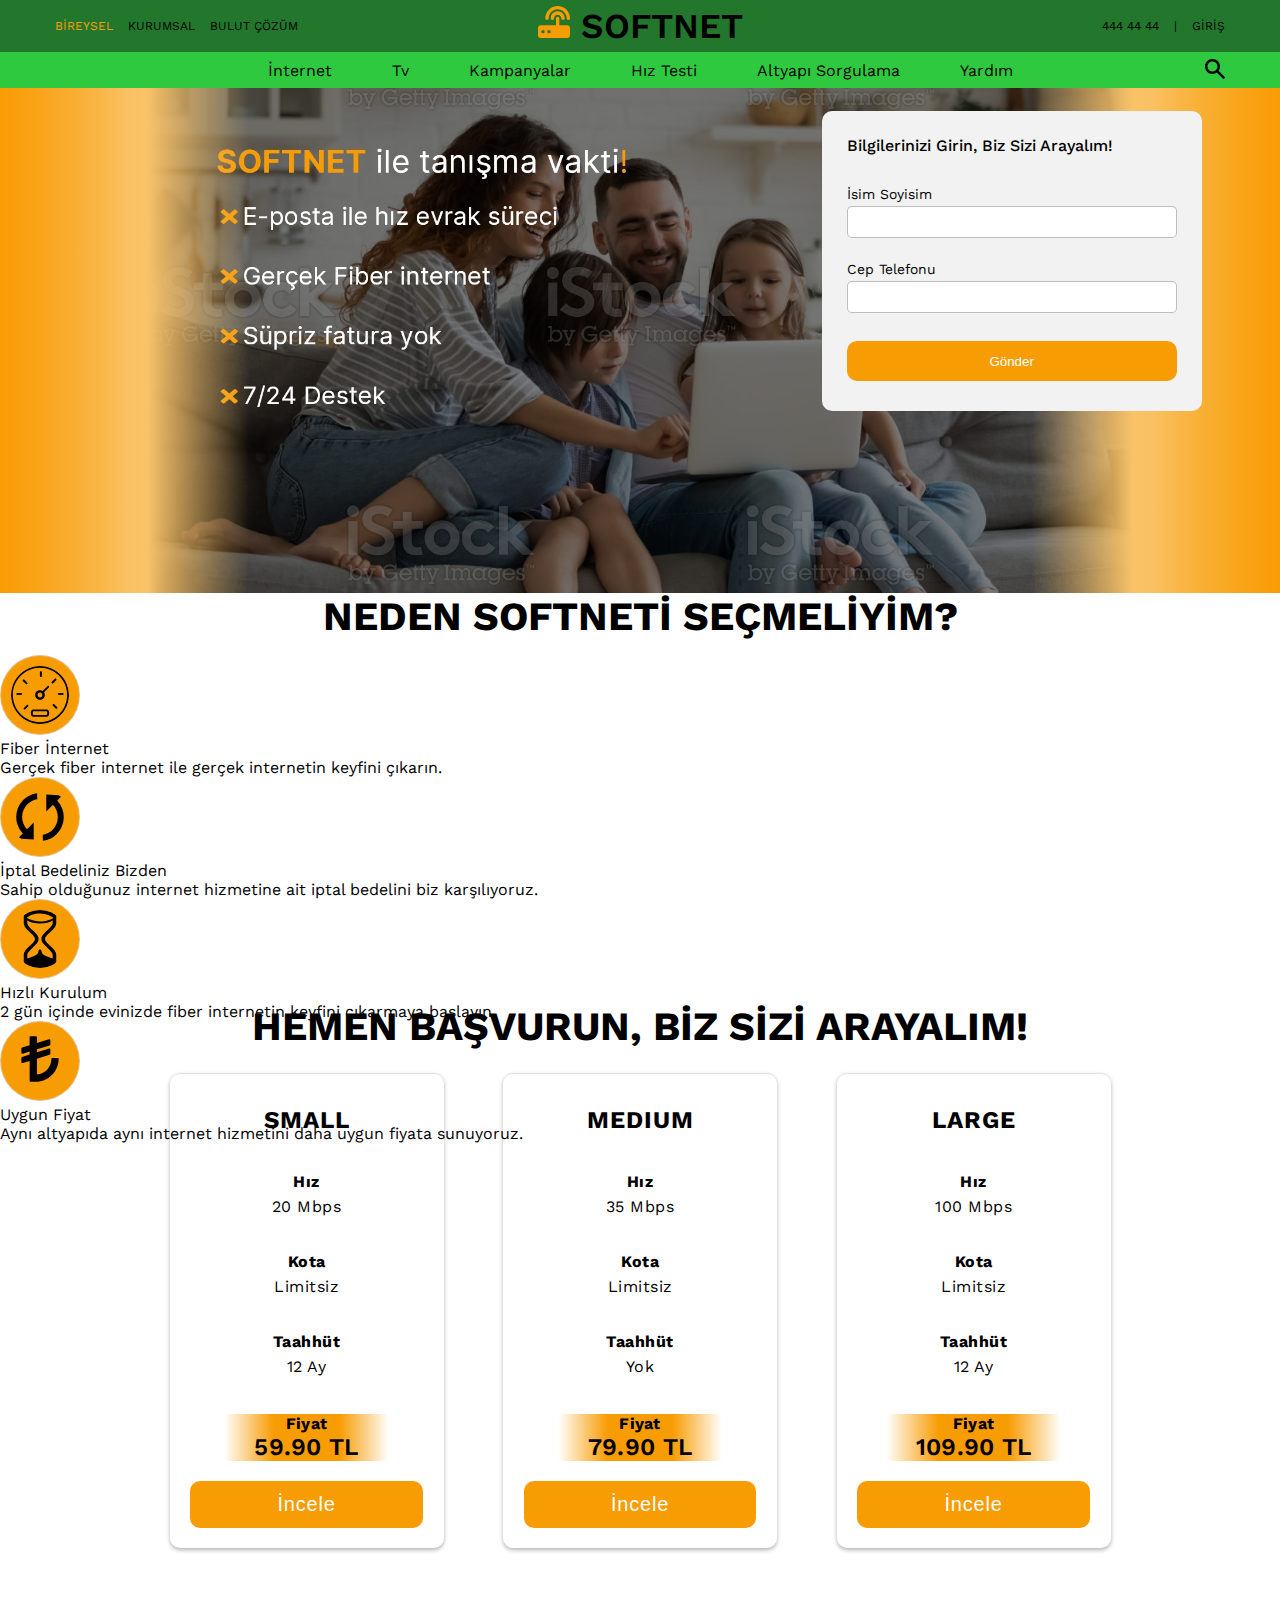
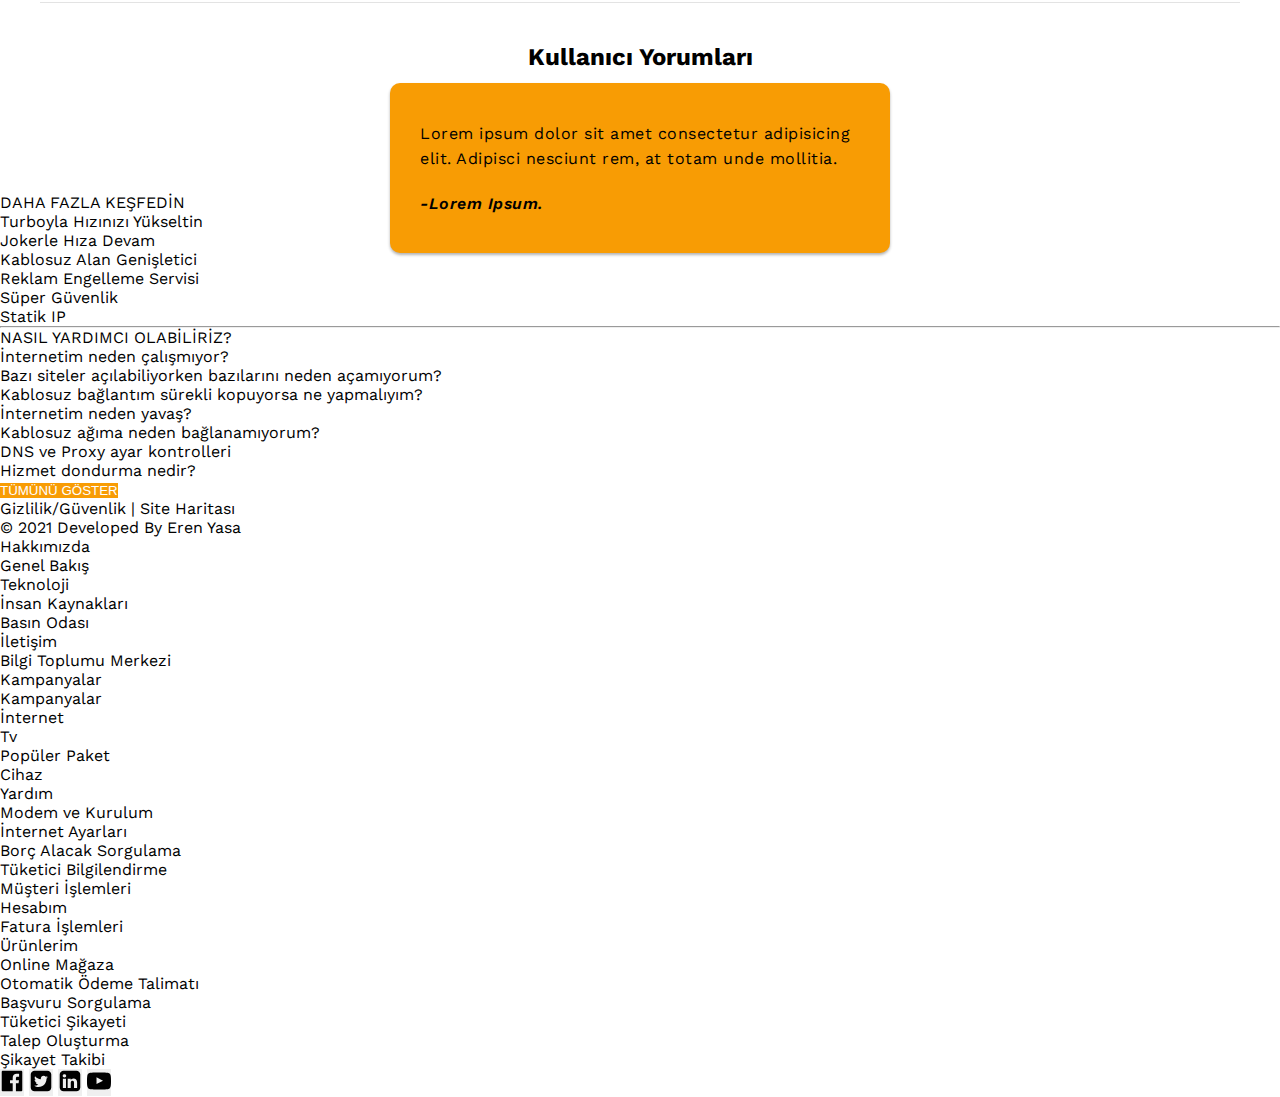
==== commit 6ae78c5d: "Update index.html" ====
--- a/index.html
+++ b/index.html
@@ -9,7 +9,7 @@
     <meta name="keywords" content="Fiber İnternet, ADSL, Yalın ADSL, Ev Telefonu, TV hizmetleri ve süper servisler, SoftNet Hizmet Kalitesiyle.">
     <link href="https://fonts.googleapis.com/css2?family=Work+Sans:wght@400;600&display=swap" rel="stylesheet">
 
-    <link rel="stylesheet" href="css/main.css">
+    <link rel="stylesheet" href="main.css">
     <link rel="shortcut icon" href="ico/softnet.svg" type="image/x-gif">
     <title>SoftNet</title>
 </head>
--- a/main.css
+++ b/main.css
@@ -0,0 +1,11 @@
+*{margin:0;padding:0;-webkit-box-sizing:border-box;box-sizing:border-box;outline:none}ul{list-style:none}a{text-decoration:none;color:#000}button{border:none;cursor:pointer}html{font-family:'Work Sans', sans-serif;font-size:16px}h3{font-size:1.75rem}h4{font-size:1.5rem}small{font-size:.75rem}::-webkit-scrollbar{width:10px}::-webkit-scrollbar-track{-webkit-box-shadow:inset 0 0 5px grey;box-shadow:inset 0 0 5px grey;border-radius:10px;z-index:-1}::-webkit-scrollbar-thumb{background:#f8b13f;border-radius:10px}::-webkit-scrollbar-thumb:hover{background:#F89C04}.icon{display:inline-block;width:24px;height:24px;stroke-width:0;stroke:currentColor;fill:currentColor}.icon-modem{color:#F89C04;width:28px;height:28px}@media (min-width: 768px){.icon-modem{width:32px;height:32px}}.icon-search{width:20px;height:20px;cursor:pointer}@media (min-width: 992px){.icon-search{-webkit-transition:.3s;transition:.3s}.icon-search:hover{color:#F89C04}}.icons-info{width:80px;height:80px;border:#d5d5d4a8 solid thin;border-radius:50%;padding:10px;background-color:#F89C04}.btn,.btn-second{background-color:#F89C04;color:#fff;-webkit-transition:background-color .3s;transition:background-color .3s}.btn:hover,.btn-second:hover{opacity:.6}.btn-second{width:320px;height:50px}.navigation-button,.account-button{margin-top:auto;margin-bottom:auto;height:40px;background-color:#23772C}@media (min-width: 768px){.navigation-button,.account-button{display:none}}.account-button{margin-left:10px}.search-btn{width:68px;height:35px;border-radius:0px 10px 10px 0px;background-color:#F89C04;padding:8px}@media (min-width: 768px){.search-btn{-webkit-transition:0.3s;transition:0.3s}.search-btn:hover{background-color:#f8b241}}.search-btn-desktop{background-color:transparent}.btn-call{-ms-flex-item-align:center;-ms-grid-row-align:center;align-self:center;height:40px;border-radius:10px}.main-headers{text-align:center;margin-bottom:15px}@media (min-width: 992px){.main-headers{font-size:2.5rem}}.call{-ms-grid-row:3;-ms-grid-row-span:1;grid-row:3/4;width:100%;background-color:#F2F2F2}@media (min-width: 768px){.call{display:-webkit-box;display:-ms-flexbox;display:flex;-webkit-box-pack:center;-ms-flex-pack:center;justify-content:center;height:505px;background-color:transparent}}.call-container{width:100%}@media (min-width: 768px){.call-container{width:100%;height:100%;max-width:1200px;display:-ms-grid;display:grid;-webkit-box-pack:end;-ms-flex-pack:end;justify-content:end;padding-top:1.8%;padding-right:3%}}.call-container .call-area{display:-ms-grid;display:grid;-ms-grid-columns:1fr;grid-template-columns:1fr;-ms-grid-rows:50px 20px 55px 20px 55px 50px;grid-template-rows:50px 20px 55px 20px 55px 50px;font-size:.87rem;background-color:#f2f2f2;padding:20px}@media (min-width: 768px){.call-container .call-area{-ms-grid-columns:330px;grid-template-columns:330px;-ms-flex-item-align:start;-ms-grid-row-align:start;align-self:start;z-index:1;border-radius:10px;padding:25px}}.call .call-title{font-size:1rem;-ms-flex-item-align:start;align-self:flex-start;font-weight:500}.call .call-input{width:100%;height:32px;border:thin solid #adadadc9;border-radius:5px;padding:10px}.header-container{-ms-grid-row:1;-ms-grid-column:1;grid-area:header}.navigation-container{-ms-grid-row:2;-ms-grid-column:1;grid-area:navigation}.intro-container{-ms-grid-row:3;-ms-grid-column:1;grid-area:intro}.call-container{-ms-grid-row:4;-ms-grid-column:1;grid-area:call}.info-1-container{-ms-grid-row:5;-ms-grid-column:1;grid-area:info-1}.tarrifs-container{-ms-grid-row:6;-ms-grid-column:1;grid-area:tarrifs}.comments-container{-ms-grid-row:7;-ms-grid-column:1;grid-area:comments}.assistance{-ms-grid-row:8;-ms-grid-column:1;grid-area:assistance}.social-icons{-ms-grid-row:9;-ms-grid-column:1;grid-area:social-icons}.footer{-ms-grid-row:10;-ms-grid-column:1;grid-area:footer}.underside{-ms-grid-row:11;-ms-grid-column:1;grid-area:underside}.grid{display:-ms-grid;display:grid;grid-template-areas:"header"
+ "navigation"
+ "intro"
+ "call"
+ "info-1"
+ "tarrifs"
+ "comments"
+ "assistance"
+ "social-icons"
+ "footer"
+ "underside";-ms-grid-columns:1fr;grid-template-columns:1fr;-ms-grid-rows:52px 200px 300px 640px 1120px 220px;grid-template-rows:52px 200px 300px 640px 1120px 220px;height:2000px}@media (min-width: 768px){.grid{-ms-grid-rows:52px 36px 0px 505px 400px 600px 200px;grid-template-rows:52px 36px 0px 505px 400px 600px 200px}}.grid .header-container{display:-ms-grid;display:grid;-ms-grid-columns:1fr 6fr 1fr;grid-template-columns:1fr 6fr 1fr;-ms-grid-rows:52px;grid-template-rows:52px;-webkit-column-gap:10%;column-gap:10%;position:fixed;top:0;width:100%;overflow:hidden;background-color:#23772C}@media (min-width: 768px){.grid .header-container{max-width:1200px;-ms-grid-columns:119.75px 119.75px 4fr 119.75px 119.75px;grid-template-columns:119.75px 119.75px 4fr 119.75px 119.75px;-webkit-column-gap:0;column-gap:0}}@media (min-width: 992px){.grid .header-container{max-width:1200px;-ms-grid-columns:140.42px 140.42px 5fr 140.42px 140.42px;grid-template-columns:140.42px 140.42px 5fr 140.42px 140.42px;-webkit-column-gap:0;column-gap:0}}@media (min-width: 768px){.grid .navigation-container{width:100%;display:-ms-grid;display:grid;-ms-grid-columns:65px 1fr 1fr 65px;grid-template-columns:65px 1fr 1fr 65px;-ms-grid-rows:36px;grid-template-rows:36px;-webkit-column-gap:0;column-gap:0;background-color:#2FC93F}}@media (min-width: 992px){.grid .navigation-container{width:100%;display:-ms-grid;display:grid;max-width:1200px;-ms-grid-columns:65px 1fr 1fr 65px;grid-template-columns:65px 1fr 1fr 65px;-ms-grid-rows:36px;grid-template-rows:36px;-webkit-column-gap:0;column-gap:0;background-color:#2FC93F}}.grid .intro-container{display:-ms-grid;display:grid;-ms-grid-columns:1fr;grid-template-columns:1fr;-ms-grid-rows:200px;grid-template-rows:200px}@media (min-width: 992px){.grid .intro-container{width:100%;max-width:1200px;-ms-grid-columns:1fr;grid-template-columns:1fr;-ms-grid-rows:505px;grid-template-rows:505px}}.grid .info-1-container{display:-ms-grid;display:grid;-ms-grid-columns:1fr;grid-template-columns:1fr;-ms-grid-rows:80px 520px;grid-template-rows:80px 520px;width:100%}@media (min-width: 768px){.grid .info-1-container{-ms-grid-rows:60px 270px;grid-template-rows:60px 270px}}@media (min-width: 992px){.grid .info-1-container{max-width:1200px;padding-top:0;-ms-grid-rows:70px 270px;grid-template-rows:70px 270px}}.grid .tarrifs-container{display:-ms-grid;display:grid;-ms-grid-columns:1fr;grid-template-columns:1fr;width:100%}@media (min-width: 768px){.grid .tarrifs-container{max-width:1200px;-ms-grid-rows:70px 500px;grid-template-rows:70px 500px;border-bottom:#d5d5d4a8 solid thin}}.grid .comments-container{display:-ms-grid;display:grid;-ms-grid-columns:1fr;grid-template-columns:1fr;-ms-grid-rows:40px 170px;grid-template-rows:40px 170px;justify-items:center;width:100%}@media (min-width: 768px){.grid .comments-container{max-width:1200px}}.header{width:100%;height:52px;position:fixed;top:0;z-index:5;background-color:#23772C}@media (min-width: 768px){.header{width:100%;height:52px;display:-webkit-box;display:-ms-flexbox;display:flex;position:-webkit-sticky;position:sticky;-webkit-box-pack:center;-ms-flex-pack:center;justify-content:center;z-index:5}}.header-left{display:none}@media (min-width: 768px){.header-left{-ms-grid-column:1;-ms-grid-column-span:2;grid-column:1/3;display:-webkit-box;display:-ms-flexbox;display:flex;-webkit-box-pack:start;-ms-flex-pack:start;justify-content:flex-start;-webkit-box-align:center;-ms-flex-align:center;align-items:center;width:100%;-webkit-user-select:none;-moz-user-select:none;-ms-user-select:none;user-select:none;font-size:.62rem}.header-left .header-left-link{margin-left:15px}.header-left .header-left-link:focus{-webkit-transition:.3s;transition:.3s}.header-left .header-left-link:focus:hover{color:#F89C04}.header-left .header-left-link:first-child{color:#F89C04}}@media (min-width: 992px){.header-left{-webkit-box-pack:start;-ms-flex-pack:start;justify-content:flex-start;font-size:.75rem}.header-left .header-left-link{margin-left:15px;-webkit-transition:.3s;transition:.3s;text-transform:uppercase}.header-left .header-left-link:hover{color:#F89C04}}.header-right{display:none}@media (min-width: 768px){.header-right{-ms-grid-column:4;-ms-grid-column-span:2;grid-column:4/6;-ms-flex-item-align:center;align-self:center;display:-webkit-box;display:-ms-flexbox;display:flex;width:100%;-webkit-box-pack:end;-ms-flex-pack:end;justify-content:flex-end;-webkit-user-select:none;-moz-user-select:none;-ms-user-select:none;user-select:none;text-transform:uppercase;font-size:.62rem}.header-right .telephone-nmbr{margin-right:15px}.header-right .telephone-nmbr:focus{-webkit-transition:.3s;transition:.3s}.header-right .telephone-nmbr:focus:hover{color:#F89C04}.header-right .account-desktop{margin-left:15px;margin-right:15px}.header-right .account-desktop:focus{-webkit-transition:.3s;transition:.3s}.header-right .account-desktop:focus:hover{color:#F89C04}.header-right .brace{-webkit-user-select:none;-moz-user-select:none;-ms-user-select:none;user-select:none}}@media (min-width: 992px){.header-right{-webkit-box-pack:end;-ms-flex-pack:end;justify-content:flex-end;font-size:.75rem}.header-right .telephone-nmbr{margin-right:15px;-webkit-transition:.3s;transition:.3s}.header-right .telephone-nmbr:hover{color:#F89C04}.header-right .account-desktop{margin-left:15px;margin-right:15px;-webkit-transition:.3s;transition:.3s}.header-right .account-desktop:hover{color:#F89C04}}.header-logo{place-self:center}@media (min-width: 768px){.header-logo{-ms-grid-row:1;-ms-grid-row-span:1;grid-row:1/2;-ms-grid-column:3;-ms-grid-column-span:1;grid-column:3/4}}.header-logo .logo-link{font-weight:600;font-size:28px;-webkit-user-select:none;-moz-user-select:none;-ms-user-select:none;user-select:none}@media (min-width: 992px){.header-logo .logo-link{font-size:45px}}@media (min-width: 768px){.header-logo .logo-link{font-size:35px;-webkit-transition:.3s;transition:.3s}.header-logo .logo-link:hover{color:#F89C04}}.navigation{place-self:center;margin-right:20px;height:0;overflow:hidden;-webkit-user-select:none;-moz-user-select:none;-ms-user-select:none;user-select:none;z-index:4}@media (min-width: 768px){.navigation{width:100%;height:36px;display:-webkit-box;display:-ms-flexbox;display:flex;-webkit-box-pack:center;-ms-flex-pack:center;justify-content:center;position:-webkit-sticky;position:sticky;top:52px;margin-right:0;background-color:#2FC93F}}.navigation-menu{width:100%;position:fixed;top:51px;right:0;z-index:1;-webkit-transform:translateY(-114%);transform:translateY(-114%);-webkit-transition:.3s transform;transition:.3s transform;background-color:#23772C;border-top:1.5px solid rgba(0,0,0,0.4)}@media (min-width: 768px){.navigation-menu{-ms-grid-column:2;-ms-grid-column-span:2;grid-column:2/4;display:-webkit-box;display:-ms-flexbox;display:flex;-webkit-box-pack:center;-ms-flex-pack:center;justify-content:center;position:static;-webkit-transform:none;transform:none;z-index:0;border:none;background-color:transparent}}.navigation-menu .menu-btn-list{display:-webkit-box;display:-ms-flexbox;display:flex;width:298px;-webkit-box-pack:space-evenly;-ms-flex-pack:space-evenly;justify-content:space-evenly;margin:15px auto 20px auto;overflow:hidden;border:#d5d5d4a8 solid thin;border-radius:10px}@media (min-width: 768px){.navigation-menu .menu-btn-list{display:none}}.navigation-menu .menu-btn-list .menu-btn{padding:8px 10px 8px 10px}.navigation-menu .menu-btn-list .menu-btn:first-child{background-color:#F89C04;z-index:-1}.navigation-menu .menu-link-list{display:-webkit-box;display:-ms-flexbox;display:flex;-webkit-box-orient:vertical;-webkit-box-direction:normal;-ms-flex-direction:column;flex-direction:column;-webkit-box-align:center;-ms-flex-align:center;align-items:center;position:relative}@media (min-width: 768px){.navigation-menu .menu-link-list{width:100%;-webkit-box-orient:horizontal;-webkit-box-direction:normal;-ms-flex-direction:row;flex-direction:row;-webkit-box-pack:center;-ms-flex-pack:center;justify-content:center}}.navigation-menu .menu-link-list .menu-link:focus{-webkit-transition:.3s;transition:.3s}.navigation-menu .menu-link-list .menu-link:focus:hover{color:#F89C04}@media (min-width: 768px){.navigation-menu .menu-link-list .menu-link:focus:focus{color:#000}}@media (min-width: 768px){.navigation-menu .menu-link-list .menu-link{padding:30px;font-size:.62rem}.navigation-menu .menu-link-list .menu-link:hover{-webkit-transition:.3s;transition:.3s}.navigation-menu .menu-link-list .menu-link:hover:hover{background-color:#F89C04}}@media (min-width: 992px){.navigation-menu .menu-link-list .menu-link{font-size:1rem}}.navigation-menu .menu-link-list .menu-link:not(:last-child){margin-bottom:18px}@media (min-width: 768px){.navigation-menu .menu-link-list .menu-link:not(:last-child){margin-bottom:0;padding:30px}}.navigation-menu .horizontal{width:180px;height:1px;border:none;border-radius:10px;background-color:rgba(0,0,0,0.6);margin:0 auto 20px auto}@media (min-width: 768px){.navigation-menu .horizontal{display:none}}.navigation-menu .search{display:-webkit-box;display:-ms-flexbox;display:flex;-webkit-box-pack:center;-ms-flex-pack:center;justify-content:center;margin-bottom:18px;overflow:hidden}@media (min-width: 768px){.navigation-menu .search{width:100%;position:fixed;-webkit-transform:translateY(-100%);transform:translateY(-100%);-webkit-box-align:center;-ms-flex-align:center;align-items:center;display:none;height:50px;top:88px;z-index:-5;-webkit-transition:.3s display;transition:.3s display;margin-bottom:0}}@media (min-width: 992px){.navigation-menu .search{max-width:1200px;position:fixed;-webkit-transform:translateY(-100%);transform:translateY(-100%);-webkit-box-align:center;-ms-flex-align:center;align-items:center;display:none;height:50px;top:88px;z-index:-1;-webkit-transition:.3s display;transition:.3s display;margin-bottom:0}}.navigation-menu .search-grid{display:-webkit-box;display:-ms-flexbox;display:flex}@media (min-width: 768px){.navigation-menu .search-grid{height:100%;-ms-grid-column:2;-ms-grid-column-span:1;grid-column:2/3;-webkit-box-align:center;-ms-flex-align:center;align-items:center;justify-self:flex-end;padding-right:10px;padding-left:10px;margin-right:10px;background-color:#57da64}}.navigation-menu .search-box{width:230px;height:35px;border:none;border-top-left-radius:10px;border-bottom-left-radius:10px;padding:10px}.navigation #search-area{display:none}@media (min-width: 768px){.navigation #search-area:checked+.search{display:-ms-grid;display:grid;-ms-grid-columns:1fr 340px;grid-template-columns:1fr 340px;-webkit-transform:translateY(0);transform:translateY(0)}}@media (min-width: 768px) and (min-width: 992px){.navigation #search-area:checked+.search{display:-ms-grid;display:grid;-ms-grid-columns:1fr 340px;grid-template-columns:1fr 340px}}.navigation .search-desktop{display:none}@media (min-width: 768px){.navigation .search-desktop{display:-webkit-box;display:-ms-flexbox;display:flex;-webkit-box-align:center;-ms-flex-align:center;align-items:center;-webkit-box-pack:end;-ms-flex-pack:end;justify-content:flex-end;margin-right:15px}}.navigation #navigation-btn{display:none}.navigation #navigation-btn:checked+.navigation-menu{-webkit-transform:translateX(0);transform:translateX(0)}.info-1{width:100%;height:620px;display:-webkit-box;display:-ms-flexbox;display:flex;-webkit-box-pack:center;-ms-flex-pack:center;justify-content:center;margin-top:50px}@media (min-width: 768px){.info-1{height:400px;margin-top:30px}}.info-1-boxes{display:-webkit-box;display:-ms-flexbox;display:flex;-ms-flex-wrap:wrap;flex-wrap:wrap;-webkit-box-pack:center;-ms-flex-pack:center;justify-content:center}@media (min-width: 768px){.info-1-boxes{-webkit-box-pack:space-evenly;-ms-flex-pack:space-evenly;justify-content:space-evenly;-ms-flex-wrap:nowrap;flex-wrap:nowrap}}.info-1-boxes .info-1-box{width:calc(50% - 15.5px);display:-webkit-box;display:-ms-flexbox;display:flex;-webkit-box-orient:vertical;-webkit-box-direction:normal;-ms-flex-direction:column;flex-direction:column;-webkit-box-pack:space-evenly;-ms-flex-pack:space-evenly;justify-content:space-evenly;-webkit-box-align:center;-ms-flex-align:center;align-items:center;text-align:center;background-color:#fff;border:#d5d5d4a8 solid thin;border-radius:10px;-webkit-box-shadow:0 1px 3px 0 rgba(0,0,0,0.3);box-shadow:0 1px 3px 0 rgba(0,0,0,0.3);margin:0 7.5px 15px 7.5px;padding:10px}@media (min-width: 768px){.info-1-boxes .info-1-box{width:25%;max-width:260px}}.info-1-boxes .info-1-box .info-box-title{height:32px;font-size:.88rem;font-weight:bold}@media (min-width: 768px){.info-1-boxes .info-1-box .info-box-title{height:32px;font-size:1rem}}.info-1-boxes .info-1-box .info-box-description{height:55px;font-size:.81rem}@media (min-width: 768px){.info-1-boxes .info-1-box .info-box-description{font-size:1rem}}.comments{width:100%;height:220px;display:-webkit-box;display:-ms-flexbox;display:flex;-webkit-box-pack:center;-ms-flex-pack:center;justify-content:center;margin-top:30px;padding-right:10px;padding-left:10px;-webkit-user-select:none;-moz-user-select:none;-ms-user-select:none;user-select:none}@media (min-width: 768px){.comments{margin-top:50px}}.comments .comments-title{text-align:center}.comments .slider{-ms-grid-row:2;-ms-grid-row-span:1;grid-row:2/3;width:100%;height:170px;position:relative;background-color:#F89C04;border-radius:10px;overflow-x:hidden;-webkit-box-shadow:0 2px 3px 0 rgba(0,0,0,0.3);box-shadow:0 2px 3px 0 rgba(0,0,0,0.3)}@media (min-width: 768px){.comments .slider{width:500px}}.comments .slider-content{width:500%;height:100%;position:absolute;right:0;-webkit-animation:slider 30s infinite;animation:slider 30s infinite;display:-webkit-box;display:-ms-flexbox;display:flex;-webkit-box-align:center;-ms-flex-align:center;align-items:center}.comments .slider .slider-item{width:20%;float:right;letter-spacing:.5px;line-height:25px}.comments .slider .slider-item-text{padding:0 20px 10px 30px}@media (min-width: 768px){.comments .slider .slider-item-text{padding:0 20px 20px 30px}}.comments .slider .slider-item-author{padding-left:20px;font-style:italic;font-weight:600;padding-left:30px}@media (min-width: 768px){.comments .slider .slider-item-author{padding-left:30px}}@-webkit-keyframes slider{0%{left:0}10%{left:0px}20%{left:-100%}30%{left:-100%}40%{left:-200%}50%{left:-200%}60%{left:-300%}70%{left:-300%}80%{left:-400%}90%{left:0}}@keyframes slider{0%{left:0}10%{left:0px}20%{left:-100%}30%{left:-100%}40%{left:-200%}50%{left:-200%}60%{left:-300%}70%{left:-300%}80%{left:-400%}90%{left:0}}.intro{width:100%;height:200px;background-color:#F89D06;display:-webkit-box;display:-ms-flexbox;display:flex;-webkit-box-pack:center;-ms-flex-pack:center;justify-content:center;margin-left:auto;margin-right:auto;position:relative;overflow-x:hidden}@media (min-width: 768px){.intro::after{content:'';position:absolute;left:0;z-index:-2;width:100%;height:505px;background-color:#F89D06}}@media (min-width: 768px){.intro{width:100%;height:505px;background:-webkit-gradient(linear, left top, right top, from(#f89c04), color-stop(10%, rgba(249,175,54,0)), color-stop(50%, rgba(255,255,255,0)), color-stop(90%, rgba(249,175,54,0)), to(#f89c04));background:linear-gradient(90deg, #f89c04 0%, rgba(249,175,54,0) 10%, rgba(255,255,255,0) 50%, rgba(249,175,54,0) 90%, #f89c04 100%)}}@media (min-width: 1200px){.intro{height:505px}}.intro .intro-container{background-image:url(img/intro_mobile-2.jpg);width:100%;height:200px;background-position:center;background-repeat:no-repeat;background-size:cover}@media (min-width: 768px){.intro .intro-container{height:505px;background-image:url(img/intro-2_tablet.jpg);background-position:center;z-index:-1}}@media (min-width: 992px){.intro .intro-container{width:100%;height:505px;background-image:url(img/intro-2.jpg);background-position:center;z-index:-1}.intro .intro-container::before{content:'';position:absolute;left:50%;-webkit-transform:translateX(-50%);transform:translateX(-50%);z-index:-2;width:100%;max-width:1700px;min-width:1700px;height:505px;background:-webkit-gradient(linear, left top, right top, from(#f89c04), color-stop(21%, #fac368), color-stop(27%, rgba(251,209,139,0)), color-stop(50%, rgba(255,255,255,0)), color-stop(73%, rgba(251,209,139,0)), color-stop(79%, #fac368), to(#f89c04));background:linear-gradient(90deg, #f89c04 0%, #fac368 21%, rgba(251,209,139,0) 27%, rgba(255,255,255,0) 50%, rgba(251,209,139,0) 73%, #fac368 79%, #f89c04 100%)}}@media (min-width: 768px){.intro .intro-container::before{height:505px}}.tarrifs{width:100%;height:980px;display:-webkit-box;display:-ms-flexbox;display:flex;margin-top:50px}@media (min-width: 768px){.tarrifs{height:600px;-webkit-box-pack:center;-ms-flex-pack:center;justify-content:center;margin-top:10px}}.tarrifs .tarrifs-boxes{display:-webkit-box;display:-ms-flexbox;display:flex;-webkit-box-orient:vertical;-webkit-box-direction:normal;-ms-flex-direction:column;flex-direction:column;-webkit-box-align:center;-ms-flex-align:center;align-items:center;padding-right:10px;padding-left:10px}@media (min-width: 768px){.tarrifs .tarrifs-boxes{-webkit-box-orient:horizontal;-webkit-box-direction:normal;-ms-flex-direction:row;flex-direction:row;-webkit-box-align:start;-ms-flex-align:start;align-items:start;-webkit-box-pack:space-evenly;-ms-flex-pack:space-evenly;justify-content:space-evenly}}@media (min-width: 1200px){.tarrifs .tarrifs-boxes{padding-right:80px;padding-left:80px}}.tarrifs .tarrifs-boxes .tarrif-box{display:-webkit-box;display:-ms-flexbox;display:flex;-webkit-box-orient:vertical;-webkit-box-direction:normal;-ms-flex-direction:column;flex-direction:column;width:100%;border-radius:10px;border-top:#d5d5d4a8 solid thin;-webkit-box-shadow:0 2px 4px 0 rgba(0,0,0,0.3);box-shadow:0 2px 4px 0 rgba(0,0,0,0.3)}@media (min-width: 768px){.tarrifs .tarrifs-boxes .tarrif-box{width:33%;max-width:274px;margin-right:10px;margin-left:10px}}.tarrifs .tarrifs-boxes .tarrif-box:not(:first-of-type){margin-top:40px}@media (min-width: 768px){.tarrifs .tarrifs-boxes .tarrif-box:not(:first-of-type){margin-top:0}}.tarrifs .tarrifs-boxes .tarrif-box-title{margin-right:auto;margin-left:auto;letter-spacing:1px;font-weight:bold;font-size:1.5rem;padding-top:2rem;padding-bottom:1.25rem}.tarrifs .tarrifs-boxes .tarrif-box-details{width:100%;display:-webkit-box;display:-ms-flexbox;display:flex;-webkit-box-pack:justify;-ms-flex-pack:justify;justify-content:space-between;padding:15px 1rem;text-align:center;line-height:25px;letter-spacing:.5px}@media (min-width: 768px){.tarrifs .tarrifs-boxes .tarrif-box-details{padding:15px 3rem;-webkit-box-orient:vertical;-webkit-box-direction:normal;-ms-flex-direction:column;flex-direction:column}}.tarrifs .tarrifs-boxes .tarrif-box .box-title{font-weight:bold;text-align:center}.tarrifs .tarrifs-boxes .tarrif-box-quota{position:absolute;left:50%;-webkit-transform:translateX(-50%);transform:translateX(-50%)}@media (min-width: 768px){.tarrifs .tarrifs-boxes .tarrif-box-quota{position:relative;padding-top:30px;padding-bottom:30px}}.tarrifs .tarrifs-boxes .tarrif-box-price{margin:20px auto 10px auto;padding-right:30px;padding-left:30px;letter-spacing:.3px;border-radius:5px;background:-webkit-gradient(linear, left top, right top, from(rgba(248,156,4,0)), color-stop(30%, #f89c04), color-stop(50%, #f89c04), color-stop(70%, #f89c04), to(rgba(248,156,4,0)));background:linear-gradient(90deg, rgba(248,156,4,0) 0%, #f89c04 30%, #f89c04 50%, #f89c04 70%, rgba(248,156,4,0) 100%)}@media (min-width: 768px){.tarrifs .tarrifs-boxes .tarrif-box-price{margin-bottom:20px}}.tarrifs .tarrifs-boxes .tarrif-box-price .box-price-amount{text-align:center;font-size:1.5rem;font-weight:600}.tarrifs .tarrifs-boxes .tarrif-box-btn{width:100%;text-align:center;padding:20px;border-radius:0 0 10px 10px;background-color:#F89C04;font-size:1.25rem;letter-spacing:.8px;color:#fff}@media (min-width: 768px){.tarrifs .tarrifs-boxes .tarrif-box-btn{-ms-flex-item-align:center;-ms-grid-row-align:center;align-self:center;width:85%;padding-top:12px;padding-bottom:12px;margin-bottom:20px;border-radius:10px;-webkit-transition:0.3s;transition:0.3s}.tarrifs .tarrifs-boxes .tarrif-box-btn:hover{background-color:#f8b241}}
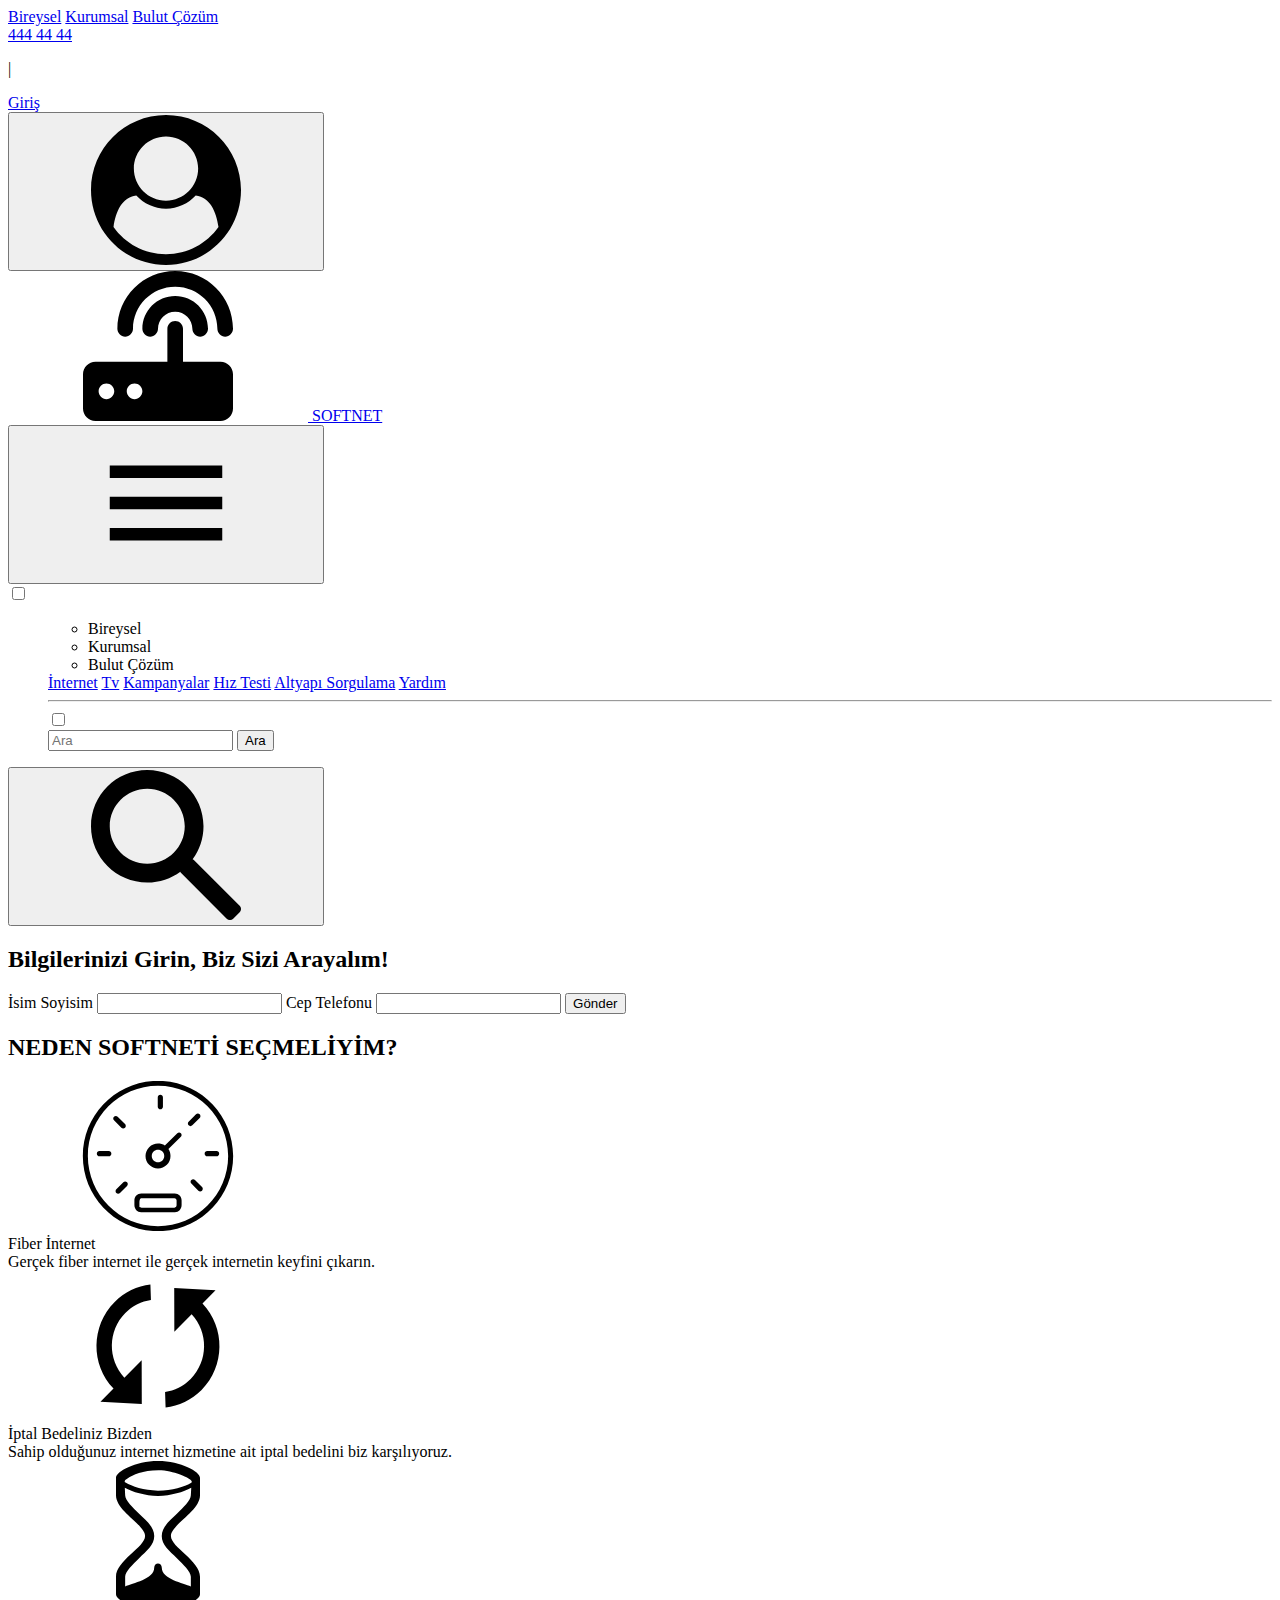
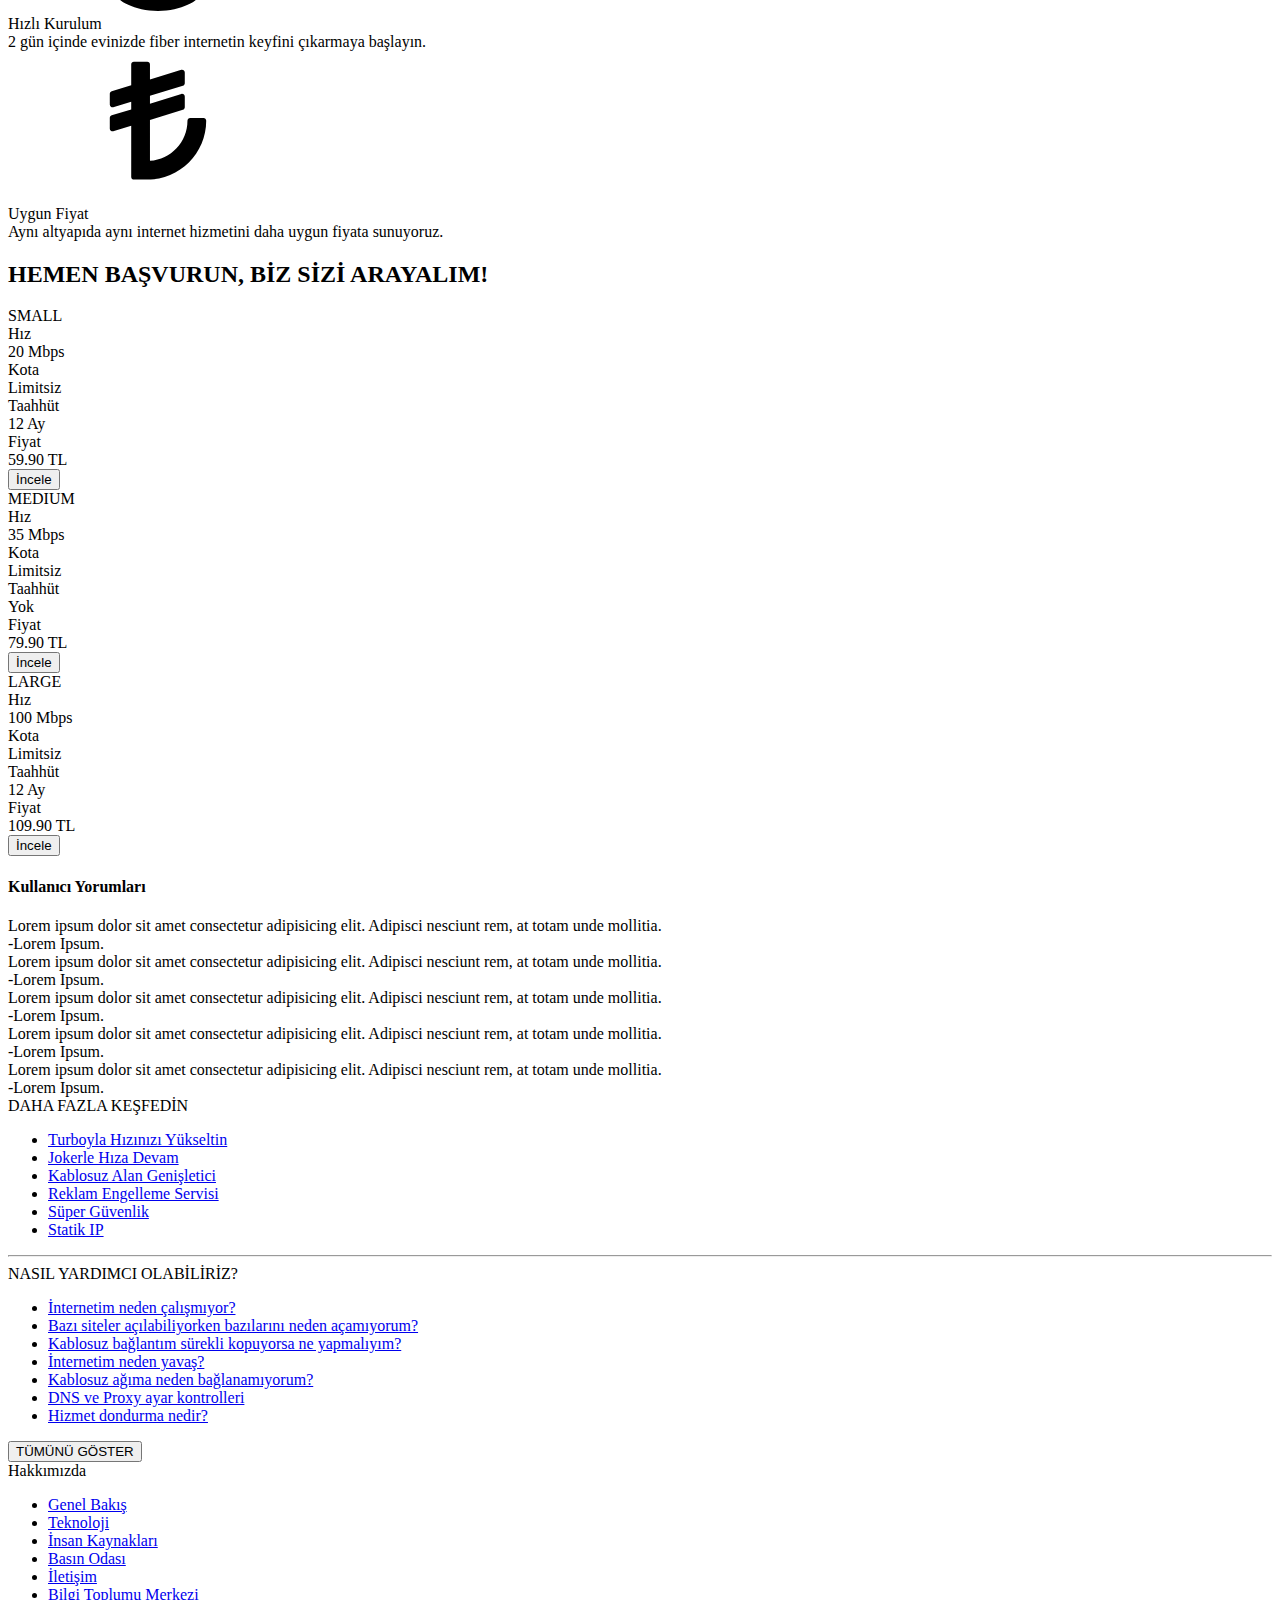
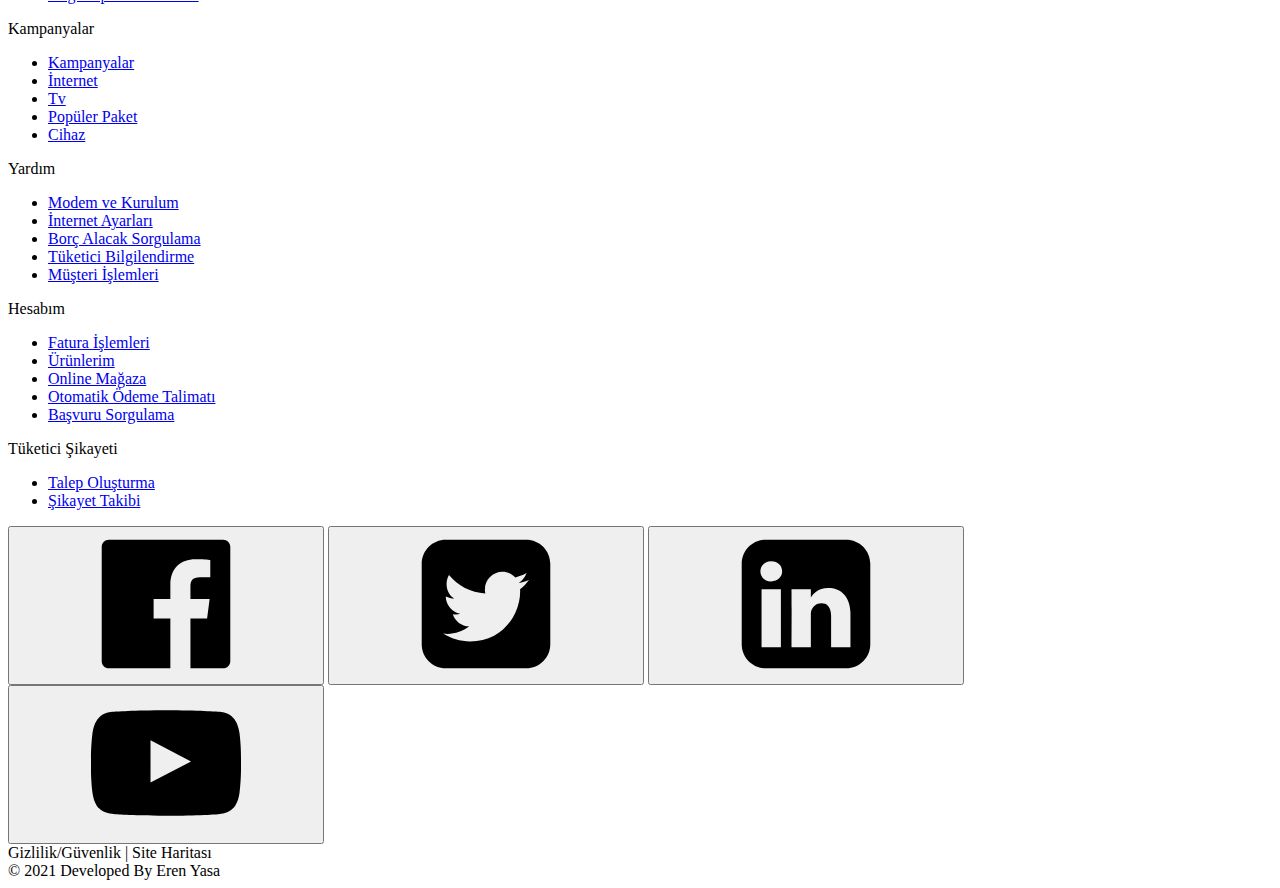
==== commit 3b51c849: "Update index.html" ====
--- a/index.html
+++ b/index.html
@@ -9,7 +9,7 @@
     <meta name="keywords" content="Fiber İnternet, ADSL, Yalın ADSL, Ev Telefonu, TV hizmetleri ve süper servisler, SoftNet Hizmet Kalitesiyle.">
     <link href="https://fonts.googleapis.com/css2?family=Work+Sans:wght@400;600&display=swap" rel="stylesheet">
 
-    <link rel="stylesheet" href="main.css">
+    <link rel="stylesheet" href="css/main.css">
     <link rel="shortcut icon" href="ico/softnet.svg" type="image/x-gif">
     <title>SoftNet</title>
 </head>
@@ -111,7 +111,6 @@
             </symbol>
         </defs>
     </svg>
-    <!-- #endregion -->
 
     <!-- #region SOCIAL-ICONS -->
     <svg aria-hidden="true" style="position: absolute; width: 0; height: 0; overflow: hidden;" version="1.1"
@@ -139,6 +138,8 @@
             </symbol>
         </defs>
     </svg>
+    <!-- #endregion -->
+    
     <!-- #endregion -->
 
     <!-- #region HEADER -->
@@ -148,9 +149,9 @@
 
             <!-- #region HEADER LEFT -->
             <div class="header-left">
-                <a href="#" class="header-left-link">Bireysel</a>
-                <a href="#" class="header-left-link">Kurumsal</a>
-                <a href="#" class="header-left-link">Bulut Çözüm</a>
+                <a href="404page.html" class="header-left-link">Bireysel</a>
+                <a href="404page.html" class="header-left-link">Kurumsal</a>
+                <a href="404page.html" class="header-left-link">Bulut Çözüm</a>
             </div>
             <!-- #endregion -->
 
@@ -158,7 +159,9 @@
             <div class="header-right">
                 <a href="tel: 444 44 44" class="telephone-nmbr">444 44 44</a>
                 <p class="brace">|</p>
-                <a href="#" class="account-desktop">Giriş</a>
+                <a href="sign-in.html" class="account-desktop">
+                    Giriş
+                </a>
             </div>
 
             <button class="account-button">
@@ -170,7 +173,7 @@
 
             <!-- #region LOGO -->
             <div class="header-logo">
-                <a href="#top" class="logo-link">
+                <a href="index.html" class="logo-link">
                     <svg class="icon icon-modem">
                         <use xlink:href="#icon-modem"></use>
                     </svg>
@@ -208,12 +211,12 @@
                 </ul>
 
                 <nav class="menu-link-list">
-                    <a href="#" class="menu-link">İnternet</a>
-                    <a href="#" class="menu-link">Tv</a>
-                    <a href="#" class="menu-link">Kampanyalar</a>
-                    <a href="#" class="menu-link">Hız Testi</a>
-                    <a href="#" class="menu-link">Altyapı Sorgulama</a>
-                    <a href="#" class="menu-link">Yardım</a>
+                    <a href="404page.html" class="menu-link">İnternet</a>
+                    <a href="404page.html" class="menu-link">Tv</a>
+                    <a href="404page.html" class="menu-link">Kampanyalar</a>
+                    <a href="404page.html" class="menu-link">Hız Testi</a>
+                    <a href="404page.html" class="menu-link">Altyapı Sorgulama</a>
+                    <a href="404page.html" class="menu-link">Yardım</a>
 
                     <hr class="horizontal">
 
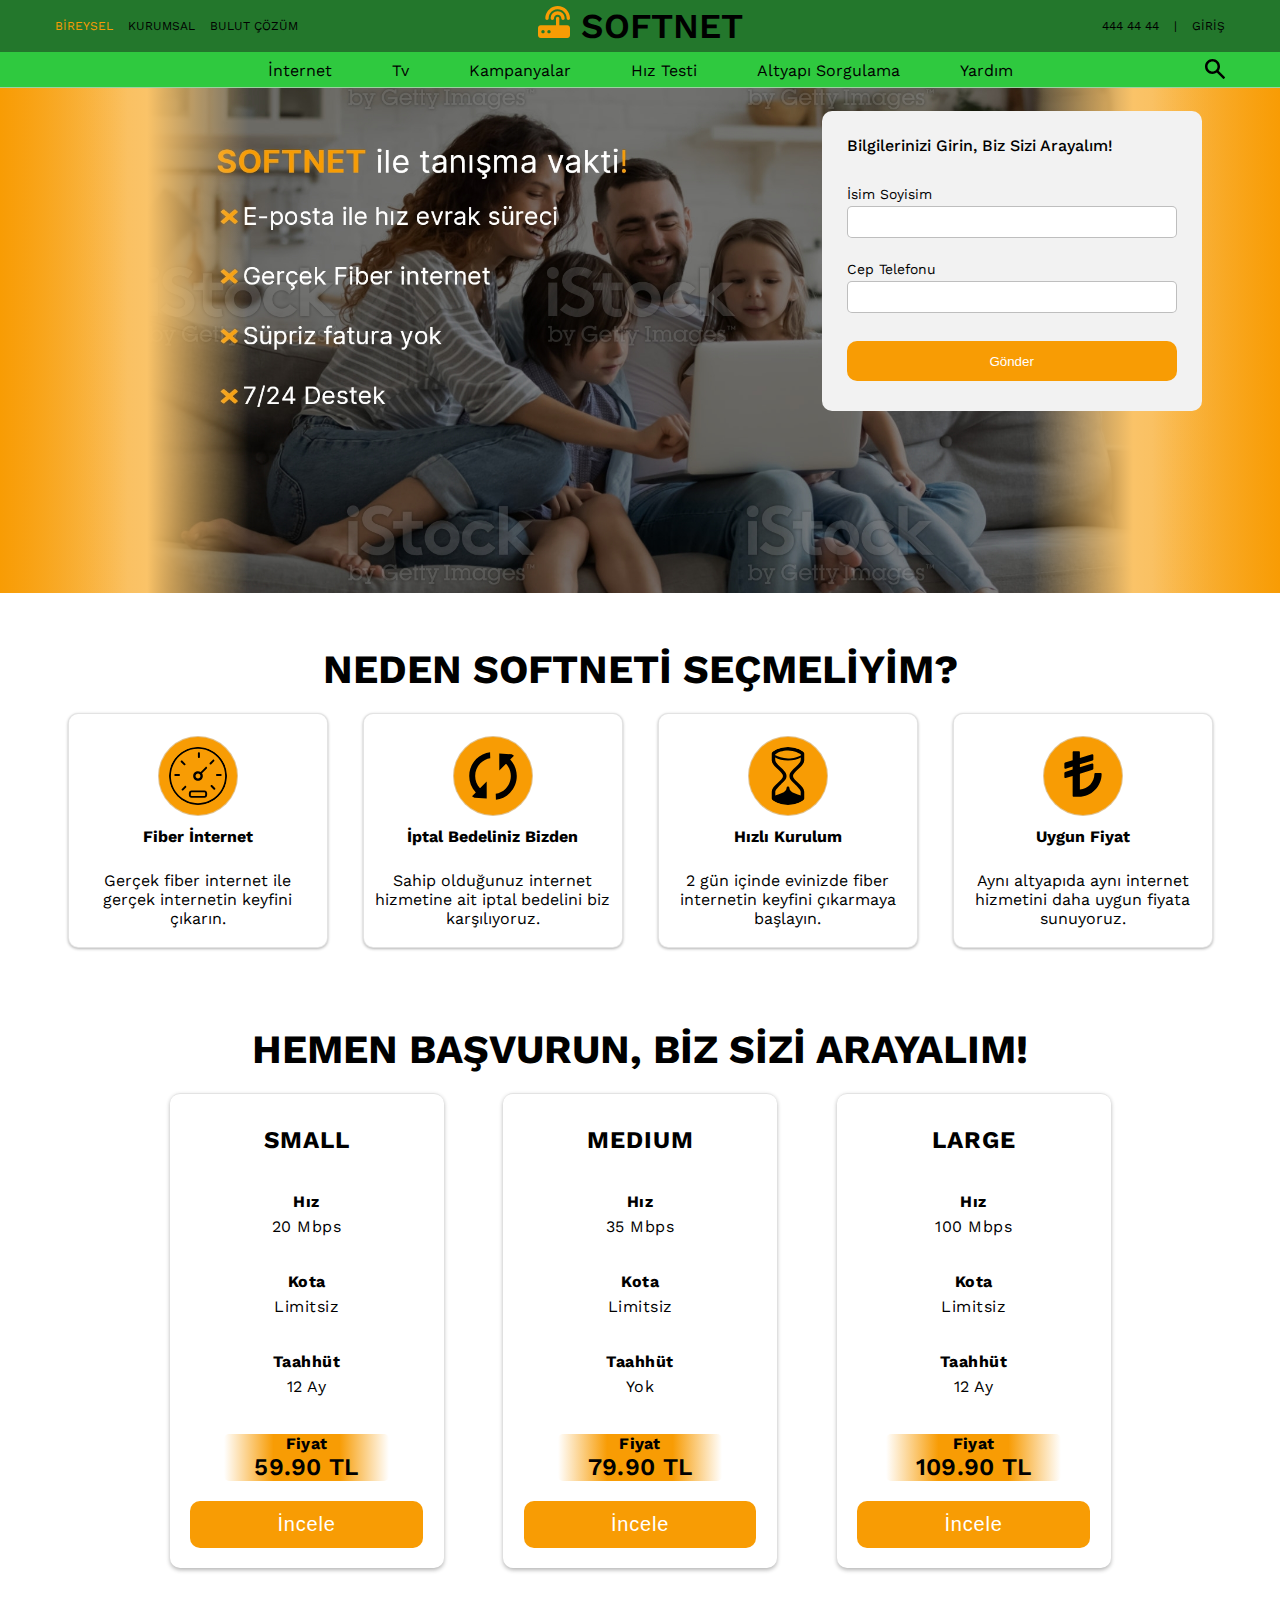
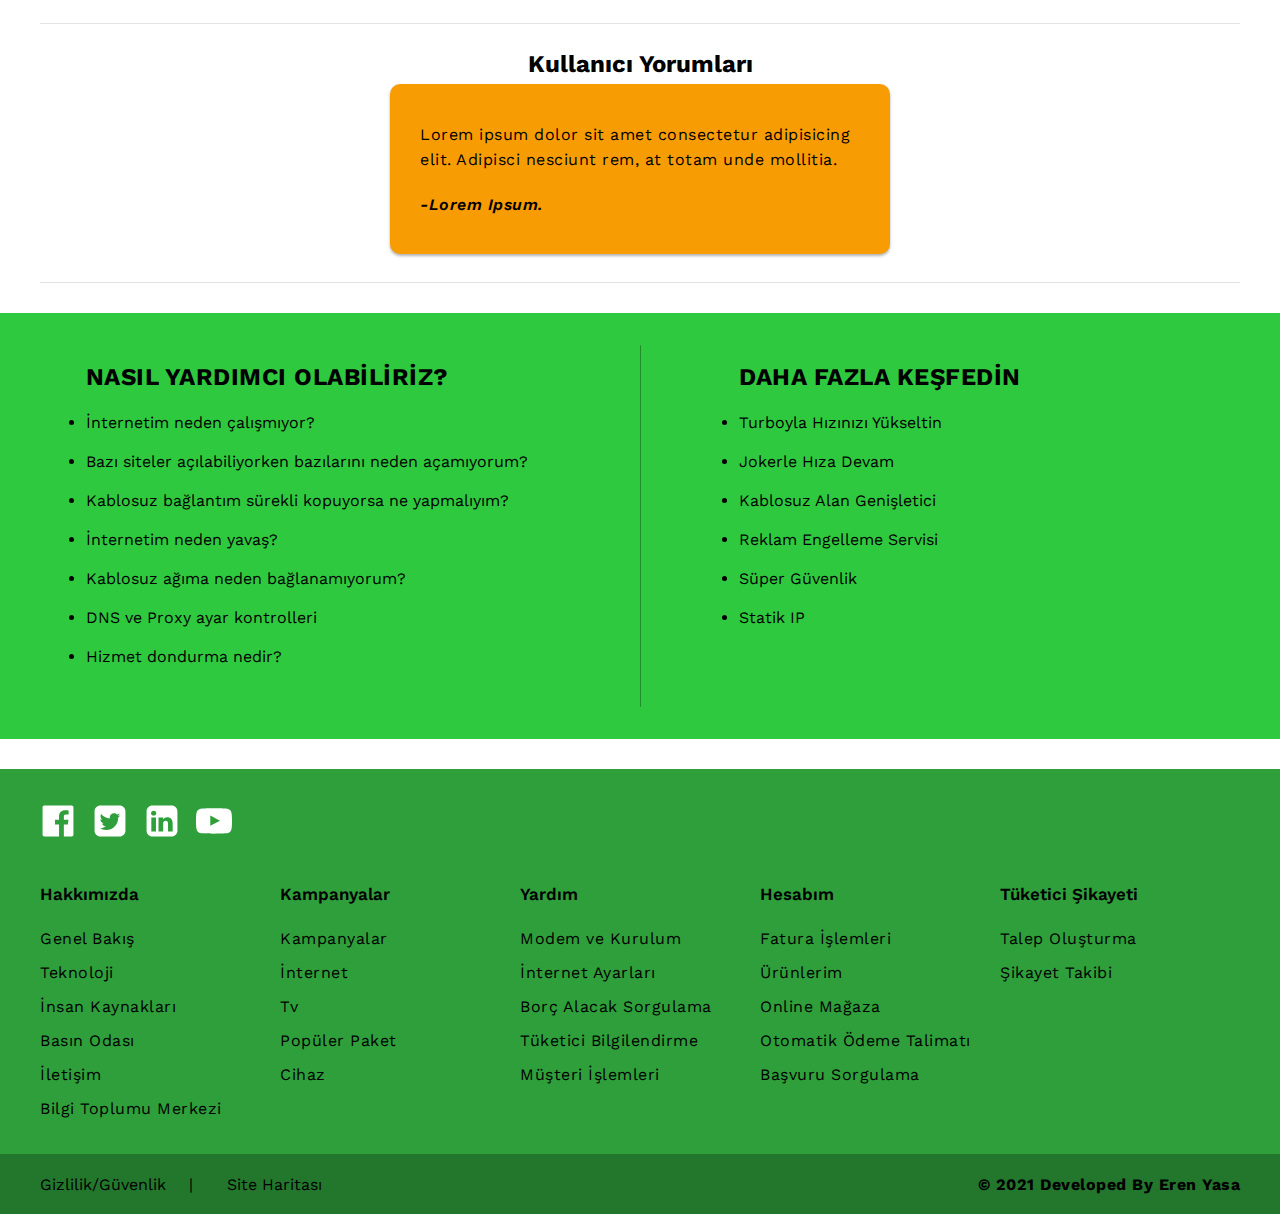
==== commit d0abdf3d: "Update index.html" ====
--- a/index.html
+++ b/index.html
@@ -9,7 +9,7 @@
     <meta name="keywords" content="Fiber İnternet, ADSL, Yalın ADSL, Ev Telefonu, TV hizmetleri ve süper servisler, SoftNet Hizmet Kalitesiyle.">
     <link href="https://fonts.googleapis.com/css2?family=Work+Sans:wght@400;600&display=swap" rel="stylesheet">
 
-    <link rel="stylesheet" href="css/main.css">
+    <link rel="stylesheet" href="main.css">
     <link rel="shortcut icon" href="ico/softnet.svg" type="image/x-gif">
     <title>SoftNet</title>
 </head>
--- a/main.css
+++ b/main.css
@@ -0,0 +1 @@
+*{margin:0;padding:0;-webkit-box-sizing:border-box;box-sizing:border-box;outline:none}ul,li{list-style:none}a{text-decoration:none;color:#000}button{border:none;cursor:pointer}html{font-family:'Work Sans', sans-serif;font-size:16px}small{font-size:.75rem}::-webkit-scrollbar{width:10px}::-webkit-scrollbar-track{-webkit-box-shadow:inset 0 0 5px grey;box-shadow:inset 0 0 5px grey;border-radius:10px;z-index:-1}::-webkit-scrollbar-thumb{background:#f8b13f;border-radius:10px}::-webkit-scrollbar-thumb:hover{background:#F89C04}.icon{display:inline-block;width:24px;height:24px;stroke-width:0;stroke:currentColor;fill:currentColor}.icon-modem{color:#F89C04;width:28px;height:28px}@media (min-width: 768px){.icon-modem{width:32px;height:32px}}.icon-search{width:20px;height:20px;cursor:pointer}@media (min-width: 992px){.icon-search{-webkit-transition:.3s;transition:.3s}.icon-search:hover{color:#F89C04}}.icons-info{width:80px;height:80px;border:#d5d5d4a8 solid thin;border-radius:50%;padding:10px;background-color:#F89C04}.social-icon{width:32px;height:32px}@media (min-width: 768px){.social-icon{width:36px;height:36px}}.icon-cancel{width:50px;height:50px;border:#d5d5d4a8 solid thin;border-radius:50%;padding:7px;background-color:#F89C04}@media (min-width: 768px){.icon-cancel{width:80px;height:80px;padding:10px}}.icon-checkmark{display:none;width:21px;height:21px;position:absolute;left:50%;top:50%;-webkit-transform:translate(-50%, -50%);transform:translate(-50%, -50%);margin-left:2px;color:#F89C04}.btn,.btn-second{background-color:#F89C04;color:#fff;-webkit-transition:background-color .3s;transition:background-color .3s}.btn:hover,.btn-second:hover{opacity:.6}.btn-second{width:320px;height:50px}.navigation-button,.account-button{margin-top:auto;margin-bottom:auto;height:40px;background-color:#23772C}@media (min-width: 768px){.navigation-button,.account-button{display:none}}.account-button{margin-left:10px}.search-btn{width:68px;height:35px;border-radius:0px 10px 10px 0px;background-color:#F89C04;padding:8px}@media (min-width: 768px){.search-btn{-webkit-transition:0.3s;transition:0.3s}.search-btn:hover{background-color:#f8b241}}.search-btn-desktop{background-color:transparent}.btn-call{-ms-flex-item-align:center;-ms-grid-row-align:center;align-self:center;height:40px;border-radius:10px}.help-btn{height:45px;-webkit-box-pack:center;-ms-flex-pack:center;justify-content:center;-ms-flex-item-align:end;-ms-grid-row-align:end;align-self:end;letter-spacing:.6px}@media (min-width: 768px){.help-btn{display:none}}.social-btn{width:32px;height:32px;margin-left:8px;margin-right:8px;background-color:transparent;color:#fff}@media (min-width: 768px){.social-btn{width:36px;height:36px;-webkit-transition:.3s;transition:.3s}.social-btn:nth-of-type(-n+1){margin-left:0}.social-btn:hover{color:#F89C04}}.page-inside-btn{width:100%;text-align:center;line-height:40px;letter-spacing:.6px;border-radius:0 0 10px 10px}@media (min-width: 768px){.page-inside-btn{width:50%;border-radius:10px}}.sign-in-btn{-ms-flex-item-align:start;-ms-grid-row-align:start;align-self:start;text-align:center;padding:10px;margin-left:15px;margin-right:15px;border-radius:10px}@media (min-width: 768px){.sign-in-btn{-webkit-transition:0.3s;transition:0.3s}.sign-in-btn:hover{background-color:#f8b241}}.main-headers{text-align:center;-ms-flex-item-align:end;-ms-grid-row-align:end;align-self:end}@media (min-width: 992px){.main-headers{font-size:2.5rem}}.assistance{width:100%;height:543px;display:-webkit-box;display:-ms-flexbox;display:flex;-webkit-box-pack:center;-ms-flex-pack:center;justify-content:center;margin-top:60px;background-color:#2FC93F}@media (min-width: 768px){.assistance{height:426px}}.assistance .assistance-title{text-align:center;font-size:1.25rem;font-weight:bold;letter-spacing:.5px}@media (min-width: 992px){.assistance .assistance-title{text-align:start;padding-bottom:40px;padding-left:8%;font-size:1.5rem}}.assistance-discover{-ms-grid-row:1;-ms-grid-row-span:1;grid-row:1/2;display:-ms-grid;display:grid;-ms-grid-rows:40px 1fr;grid-template-rows:40px 1fr;margin-top:20px}@media (min-width: 768px){.assistance-discover{-ms-grid-column:3;-ms-grid-column-span:1;grid-column:3/4;margin-top:40px}}@media (min-width: 992px){.assistance-discover{-ms-grid-column:3;-ms-grid-column-span:1;grid-column:3/4;-ms-grid-columns:1fr;grid-template-columns:1fr;-ms-grid-rows:50px 1fr;grid-template-rows:50px 1fr;margin-top:50px;margin-left:50px}}.assistance-brace{-ms-grid-row:2;-ms-grid-row-span:1;grid-row:2/3;width:85%;-ms-grid-column-align:center;justify-self:center;-ms-flex-item-align:center;-ms-grid-row-align:center;align-self:center;border:none;height:1px;background-color:rgba(0,0,0,0.3);border-radius:4px}@media (min-width: 768px){.assistance-brace{-ms-grid-column:2;-ms-grid-column-span:1;grid-column:2/3;-ms-grid-row:1;-ms-grid-row-span:1;grid-row:1/2;width:1px;height:85%;background-color:transparent;border-left:1px solid rgba(0,0,0,0.3);margin-right:5px;margin-left:5px}}.assistance-help{-ms-grid-row:3;-ms-grid-row-span:1;grid-row:3/4;display:-ms-grid;display:grid;-ms-grid-rows:40px 1fr 45px;grid-template-rows:40px 1fr 45px;margin-top:20px}@media (min-width: 768px){.assistance-help{-ms-grid-column:1;-ms-grid-column-span:1;grid-column:1/2;-ms-grid-row:1;-ms-grid-row-span:1;grid-row:1/2;-ms-grid-rows:40px 1fr;grid-template-rows:40px 1fr;margin-top:40px;padding-right:25px}}@media (min-width: 992px){.assistance-help{-ms-grid-column:1;-ms-grid-column-span:1;grid-column:1/2;-ms-grid-row:1;-ms-grid-row-span:1;grid-row:1/2;-ms-grid-columns:1fr;grid-template-columns:1fr;-ms-grid-rows:50px 1fr;grid-template-rows:50px 1fr;-webkit-box-pack:start;-ms-flex-pack:start;justify-content:start;margin-top:50px}}.assistance .assistance-list{padding-left:8%}.assistance .assistance-list .assistance-list-item{padding-bottom:10px;list-style-type:disc;-webkit-transition:.3s;transition:.3s}.assistance .assistance-list .assistance-list-item:hover{text-decoration:underline}@media (min-width: 768px){.assistance .assistance-list .assistance-list-item{padding-bottom:0;margin-bottom:20px}}.assistance .assistance-list .list-item-dekstop{display:none}@media (min-width: 768px){.assistance .assistance-list .list-item-dekstop{display:list-item}}.call{-ms-grid-row:3;-ms-grid-row-span:1;grid-row:3/4;width:100%;background-color:#F2F2F2}@media (min-width: 768px){.call{display:-webkit-box;display:-ms-flexbox;display:flex;-webkit-box-pack:center;-ms-flex-pack:center;justify-content:center;height:505px;background-color:transparent}}.call-container{width:100%}@media (min-width: 768px){.call-container{width:100%;height:100%;max-width:1200px;display:-ms-grid;display:grid;-webkit-box-pack:end;-ms-flex-pack:end;justify-content:end;padding-top:1.8%;padding-right:3%}}.call-container .call-area{display:-ms-grid;display:grid;-ms-grid-columns:1fr;grid-template-columns:1fr;-ms-grid-rows:50px 20px 55px 20px 55px 50px;grid-template-rows:50px 20px 55px 20px 55px 50px;font-size:.87rem;background-color:#f2f2f2;padding:20px}@media (min-width: 768px){.call-container .call-area{-ms-grid-columns:330px;grid-template-columns:330px;-ms-flex-item-align:start;-ms-grid-row-align:start;align-self:start;z-index:1;border-radius:10px;padding:25px}}.call .call-title{font-size:1rem;-ms-flex-item-align:start;align-self:flex-start;font-weight:500}.call .call-input{width:100%;height:32px;border:thin solid #adadadc9;border-radius:5px;padding:10px}.footer{width:100%;height:385px;display:-webkit-box;display:-ms-flexbox;display:flex;-webkit-box-pack:center;-ms-flex-pack:center;justify-content:center;margin-top:40px;background-color:#2E9F3A}@media (min-width: 768px){.footer{height:375px}}@media (min-width: 992px){.footer{height:385px;margin-top:30px}}.footer .social-icons{-ms-grid-row:2;-ms-grid-row-span:1;grid-row:2/3;display:-webkit-box;display:-ms-flexbox;display:flex;-webkit-box-pack:center;-ms-flex-pack:center;justify-content:center;padding-top:20px}@media (min-width: 768px){.footer .social-icons{-ms-grid-row:1;-ms-grid-row-span:1;grid-row:1/2;-webkit-box-pack:start;-ms-flex-pack:start;justify-content:start;-webkit-box-align:center;-ms-flex-align:center;align-items:center;margin-top:10px;margin-bottom:10px;padding-left:15px}}@media (min-width: 992px){.footer .social-icons{-webkit-box-align:end;-ms-flex-align:end;align-items:flex-end;padding-left:40px}}@media (min-width: 1200px){.footer .social-icons{-ms-grid-row:1;-ms-grid-row-span:1;grid-row:1/2;-webkit-box-pack:start;-ms-flex-pack:start;justify-content:start;-webkit-box-align:end;-ms-flex-align:end;align-items:flex-end;margin-top:10px;margin-bottom:10px;padding-left:0}}.footer .footer-inside{display:-ms-grid;display:grid;-ms-grid-columns:1fr;grid-template-columns:1fr;-ms-grid-rows:(50px)[5];grid-template-rows:repeat(5, 50px);-ms-flex-line-pack:end;align-content:end;padding-right:25px;padding-left:25px}@media (min-width: 768px){.footer .footer-inside{-ms-grid-columns:(20%)[5];grid-template-columns:repeat(5, 20%);-ms-grid-rows:1fr;grid-template-rows:1fr;-ms-flex-line-pack:center;align-content:center;padding-right:0;padding-left:15px;padding-top:10px}}@media (min-width: 992px){.footer .footer-inside{padding-left:40px}}@media (min-width: 1200px){.footer .footer-inside{-ms-grid-columns:(20%)[5];grid-template-columns:repeat(5, 20%);-ms-grid-rows:1fr;grid-template-rows:1fr;-ms-flex-line-pack:center;align-content:center;padding-right:0;padding-left:0}}@media (min-width: 768px){.footer .footer-inside .inside-item{display:-ms-grid;display:grid;-ms-grid-rows:35px 1fr;grid-template-rows:35px 1fr}}@media (min-width: 992px){.footer .footer-inside .inside-item{display:-ms-grid;display:grid;-ms-grid-rows:70px 1fr;grid-template-rows:70px 1fr}}.footer .footer-inside .inside-item .inside-item-title{height:100%;display:-webkit-box;display:-ms-flexbox;display:flex;-webkit-box-pack:center;-ms-flex-pack:center;justify-content:center;-webkit-box-align:center;-ms-flex-align:center;align-items:center;font-size:1.25rem;font-weight:600;border-top:1px solid #d8d8d8}@media (min-width: 768px){.footer .footer-inside .inside-item .inside-item-title{-ms-grid-row:1;-ms-grid-row-span:1;grid-row:1/2;-webkit-box-pack:start;-ms-flex-pack:start;justify-content:start;-webkit-box-align:start;-ms-flex-align:start;align-items:start;border:none;font-size:1.06rem}}@media (min-width: 992px){.footer .footer-inside .inside-item .inside-item-title{-webkit-box-align:center;-ms-flex-align:center;align-items:center}}.footer .footer-inside .inside-item .inside-list{height:100%;letter-spacing:.5px;list-style:none}@media (min-width: 768px){.footer .footer-inside .inside-item .inside-list{-ms-grid-row:2;-ms-grid-row-span:1;grid-row:2/3}}.footer .footer-inside .inside-item .inside-list .inside-list-item{font-size:.87rem;-webkit-transition:.3s;transition:.3s}.footer .footer-inside .inside-item .inside-list .inside-list-item:hover{text-decoration:underline}@media (min-width: 768px){.footer .footer-inside .inside-item .inside-list .inside-list-item{height:32px;margin-bottom:8px}}@media (min-width: 992px){.footer .footer-inside .inside-item .inside-list .inside-list-item{height:auto;margin-bottom:15px}}@media (min-width: 1200px){.footer .footer-inside .inside-item .inside-list .inside-list-item{font-size:1rem}}.footer .footer-inside .inside-item .inside-list .inside-item-desktop{display:none}@media (min-width: 768px){.footer .footer-inside .inside-item .inside-list .inside-item-desktop{display:list-item}}.footer-bottom{width:100%;height:100px;background-color:#23772C;display:-webkit-box;display:-ms-flexbox;display:flex;-webkit-box-pack:center;-ms-flex-pack:center;justify-content:center}@media (min-width: 768px){.footer-bottom{height:60px}}.footer-bottom-left{-ms-grid-row:1;-ms-grid-row-span:1;grid-row:1/2;width:260px;display:-ms-grid;display:grid;-ms-grid-columns:126px 116px;grid-template-columns:126px 116px;-webkit-box-align:center;-ms-flex-align:center;align-items:center;padding-left:10px}@media (min-width: 768px){.footer-bottom-left .bottom-left-link{cursor:pointer;-webkit-transition:.3s;transition:.3s}.footer-bottom-left .bottom-left-link:hover{text-decoration:underline}}.footer-bottom-left .bottom-left-brace{display:none}@media (min-width: 768px){.footer-bottom-left .bottom-left-brace{width:100%;display:block;text-align:center}}@media (min-width: 768px){.footer-bottom-left{-ms-grid-column-align:start;justify-self:start;-ms-grid-columns:126px 50px 106px;grid-template-columns:126px 50px 106px;padding-left:0}}@media (min-width: 1200px){.footer-bottom-left{-ms-grid-column-align:start;justify-self:start;-ms-grid-columns:126px 50px 106px;grid-template-columns:126px 50px 106px}}.footer-bottom-left .left-link-end{justify-self:flex-end}.footer-bottom-right{-ms-grid-row:2;-ms-grid-row-span:1;grid-row:2/3;display:-ms-grid;display:grid;-webkit-box-pack:center;-ms-flex-pack:center;justify-content:center;letter-spacing:.5px;font-weight:bold;-webkit-user-select:none;-moz-user-select:none;-ms-user-select:none;user-select:none}@media (min-width: 768px){.footer-bottom-right{-ms-grid-row:1;-ms-grid-row-span:1;grid-row:1/2;-ms-grid-column-align:end;justify-self:end;-webkit-box-align:center;-ms-flex-align:center;align-items:center}}.grid{display:-ms-grid;display:grid;-ms-grid-columns:1fr;grid-template-columns:1fr;-ms-grid-rows:52px 200px 300px 640px 1120px 260px 1fr 425px 100px;grid-template-rows:52px 200px 300px 640px 1120px 260px 1fr 425px 100px}@media (min-width: 768px){.grid{-ms-grid-rows:52px 36px 0px 505px 400px 600px 260px 1fr 415px 60px;grid-template-rows:52px 36px 0px 505px 400px 600px 260px 1fr 415px 60px}}.grid .header-container{display:-ms-grid;display:grid;-ms-grid-columns:1fr 6fr 1fr;grid-template-columns:1fr 6fr 1fr;-ms-grid-rows:52px;grid-template-rows:52px;-webkit-column-gap:10%;column-gap:10%;position:fixed;top:0;width:100%;overflow:hidden;background-color:#23772C}@media (min-width: 768px){.grid .header-container{max-width:1200px;-ms-grid-columns:119.75px 119.75px 4fr 119.75px 119.75px;grid-template-columns:119.75px 119.75px 4fr 119.75px 119.75px;-webkit-column-gap:0;column-gap:0}}@media (min-width: 992px){.grid .header-container{max-width:1200px;-ms-grid-columns:140.42px 140.42px 5fr 140.42px 140.42px;grid-template-columns:140.42px 140.42px 5fr 140.42px 140.42px;-webkit-column-gap:0;column-gap:0}}@media (min-width: 768px){.grid .navigation-container{width:100%;display:-ms-grid;display:grid;-ms-grid-columns:65px 1fr 1fr 65px;grid-template-columns:65px 1fr 1fr 65px;-ms-grid-rows:36px;grid-template-rows:36px;-webkit-column-gap:0;column-gap:0;background-color:#2FC93F}}@media (min-width: 992px){.grid .navigation-container{width:100%;display:-ms-grid;display:grid;max-width:1200px;-ms-grid-columns:65px 1fr 1fr 65px;grid-template-columns:65px 1fr 1fr 65px;-ms-grid-rows:36px;grid-template-rows:36px;-webkit-column-gap:0;column-gap:0;background-color:#2FC93F}}.grid .intro-container{display:-ms-grid;display:grid;-ms-grid-columns:1fr;grid-template-columns:1fr;-ms-grid-rows:200px;grid-template-rows:200px}@media (min-width: 992px){.grid .intro-container{width:100%;max-width:1200px;-ms-grid-columns:1fr;grid-template-columns:1fr;-ms-grid-rows:505px;grid-template-rows:505px}}.grid .cards-container{display:-ms-grid;display:grid;-ms-grid-columns:1fr;grid-template-columns:1fr;-ms-grid-rows:50px 520px;grid-template-rows:50px 520px;width:100%}@media (min-width: 768px){.grid .cards-container{-ms-grid-rows:60px 270px;grid-template-rows:60px 270px}}@media (min-width: 992px){.grid .cards-container{max-width:1200px;padding-top:0;-ms-grid-rows:70px 270px;grid-template-rows:70px 270px}}.grid .tarrifs-container{display:-ms-grid;display:grid;-ms-grid-columns:1fr;grid-template-columns:1fr;width:100%}@media (min-width: 768px){.grid .tarrifs-container{max-width:1200px;-ms-grid-rows:70px 500px;grid-template-rows:70px 500px}}.grid .comments-container{display:-ms-grid;display:grid;-ms-grid-columns:1fr;grid-template-columns:1fr;-ms-grid-rows:40px 170px;grid-template-rows:40px 170px;justify-items:center;width:100%;padding-top:20px;padding-bottom:20px;border-top:#d5d5d4a8 solid thin;border-bottom:#d5d5d4a8 solid thin}@media (min-width: 768px){.grid .comments-container{max-width:1200px}}.grid .assistance-container{display:-ms-grid;display:grid;-ms-grid-columns:1fr;grid-template-columns:1fr;-ms-grid-rows:266px 11px 266px;grid-template-rows:266px 11px 266px;width:100%}@media (min-width: 768px){.grid .assistance-container{max-width:1200px;-ms-grid-columns:1fr 11px 1fr;grid-template-columns:1fr 11px 1fr;-ms-grid-rows:426px;grid-template-rows:426px}}.grid .footer-container{display:-ms-grid;display:grid;-ms-grid-columns:1fr;grid-template-columns:1fr;-ms-grid-rows:305px 80px;grid-template-rows:305px 80px;width:100%}@media (min-width: 768px){.grid .footer-container{-ms-grid-rows:70px 305px;grid-template-rows:70px 305px}}@media (min-width: 992px){.grid .footer-container{-ms-grid-rows:80px 306px;grid-template-rows:80px 306px;max-width:1200px}}.grid .footer-bottom-container{display:-ms-grid;display:grid;-ms-grid-columns:1fr;grid-template-columns:1fr;-ms-grid-rows:60px 30px;grid-template-rows:60px 30px;width:100%;justify-items:center}@media (min-width: 768px){.grid .footer-bottom-container{max-width:1200px;-ms-grid-columns:1fr 1fr;grid-template-columns:1fr 1fr;-ms-grid-rows:60px;grid-template-rows:60px;padding-left:15px;padding-right:10px}}@media (min-width: 992px){.grid .footer-bottom-container{padding-left:40px;padding-right:40px}}@media (min-width: 1200px){.grid .footer-bottom-container{padding-left:0;padding-right:0}}.header{width:100%;height:52px;position:fixed;top:0;z-index:5;background-color:#23772C}@media (min-width: 768px){.header{width:100%;height:52px;display:-webkit-box;display:-ms-flexbox;display:flex;position:-webkit-sticky;position:sticky;-webkit-box-pack:center;-ms-flex-pack:center;justify-content:center;z-index:5}}.header-left{display:none}@media (min-width: 768px){.header-left{-ms-grid-column:1;-ms-grid-column-span:2;grid-column:1/3;display:-webkit-box;display:-ms-flexbox;display:flex;-webkit-box-pack:start;-ms-flex-pack:start;justify-content:flex-start;-webkit-box-align:center;-ms-flex-align:center;align-items:center;width:100%;-webkit-user-select:none;-moz-user-select:none;-ms-user-select:none;user-select:none;font-size:.62rem}.header-left .header-left-link{margin-left:15px}.header-left .header-left-link:focus{-webkit-transition:.3s;transition:.3s}.header-left .header-left-link:focus:hover{color:#F89C04}.header-left .header-left-link:first-child{color:#F89C04}}@media (min-width: 992px){.header-left{-webkit-box-pack:start;-ms-flex-pack:start;justify-content:flex-start;font-size:.75rem}.header-left .header-left-link{margin-left:15px;-webkit-transition:.3s;transition:.3s;text-transform:uppercase}.header-left .header-left-link:hover{color:#F89C04}}.header-right{display:none}@media (min-width: 768px){.header-right{-ms-grid-column:4;-ms-grid-column-span:2;grid-column:4/6;-ms-flex-item-align:center;align-self:center;display:-webkit-box;display:-ms-flexbox;display:flex;width:100%;-webkit-box-pack:end;-ms-flex-pack:end;justify-content:flex-end;-webkit-user-select:none;-moz-user-select:none;-ms-user-select:none;user-select:none;text-transform:uppercase;font-size:.62rem}.header-right .telephone-nmbr{margin-right:15px}.header-right .telephone-nmbr:focus{-webkit-transition:.3s;transition:.3s}.header-right .telephone-nmbr:focus:hover{color:#F89C04}.header-right .account-desktop{margin-left:15px;margin-right:15px}.header-right .account-desktop:focus{-webkit-transition:.3s;transition:.3s}.header-right .account-desktop:focus:hover{color:#F89C04}.header-right .brace{-webkit-user-select:none;-moz-user-select:none;-ms-user-select:none;user-select:none}}@media (min-width: 992px){.header-right{-webkit-box-pack:end;-ms-flex-pack:end;justify-content:flex-end;font-size:.75rem}.header-right .telephone-nmbr{margin-right:15px;-webkit-transition:.3s;transition:.3s}.header-right .telephone-nmbr:hover{color:#F89C04}.header-right .account-desktop{margin-left:15px;margin-right:15px;-webkit-transition:.3s;transition:.3s}.header-right .account-desktop:hover{color:#F89C04}}.header-logo{place-self:center}@media (min-width: 768px){.header-logo{-ms-grid-row:1;-ms-grid-row-span:1;grid-row:1/2;-ms-grid-column:3;-ms-grid-column-span:1;grid-column:3/4}}.header-logo .logo-link{font-weight:600;font-size:28px;-webkit-user-select:none;-moz-user-select:none;-ms-user-select:none;user-select:none}@media (min-width: 992px){.header-logo .logo-link{font-size:45px}}@media (min-width: 768px){.header-logo .logo-link{font-size:35px;-webkit-transition:.3s;transition:.3s}.header-logo .logo-link:hover{color:#F89C04}}.navigation{place-self:center;margin-right:20px;height:0;overflow:hidden;-webkit-user-select:none;-moz-user-select:none;-ms-user-select:none;user-select:none;z-index:4}@media (min-width: 768px){.navigation{width:100%;height:36px;display:-webkit-box;display:-ms-flexbox;display:flex;-webkit-box-pack:center;-ms-flex-pack:center;justify-content:center;position:-webkit-sticky;position:sticky;top:52px;margin-right:0;background-color:#2FC93F;border-bottom:#d5d5d4a8 solid thin}}.navigation-menu{width:100%;position:fixed;top:51px;right:0;z-index:1;-webkit-transform:translateY(-114%);transform:translateY(-114%);-webkit-transition:.3s transform;transition:.3s transform;background-color:#23772C;border-top:1.5px solid rgba(0,0,0,0.4)}@media (min-width: 768px){.navigation-menu{-ms-grid-column:2;-ms-grid-column-span:2;grid-column:2/4;display:-webkit-box;display:-ms-flexbox;display:flex;-webkit-box-pack:center;-ms-flex-pack:center;justify-content:center;position:static;-webkit-transform:none;transform:none;z-index:0;border:none;background-color:transparent}}.navigation-menu .menu-btn-list{display:-webkit-box;display:-ms-flexbox;display:flex;width:298px;-webkit-box-pack:space-evenly;-ms-flex-pack:space-evenly;justify-content:space-evenly;margin:15px auto 20px auto;overflow:hidden;border:#d5d5d4a8 solid thin;border-radius:10px}@media (min-width: 768px){.navigation-menu .menu-btn-list{display:none}}.navigation-menu .menu-btn-list .menu-btn{padding:8px 10px 8px 10px}.navigation-menu .menu-btn-list .menu-btn:first-child{background-color:#F89C04;z-index:-1}.navigation-menu .menu-link-list{display:-webkit-box;display:-ms-flexbox;display:flex;-webkit-box-orient:vertical;-webkit-box-direction:normal;-ms-flex-direction:column;flex-direction:column;-webkit-box-align:center;-ms-flex-align:center;align-items:center;position:relative}@media (min-width: 768px){.navigation-menu .menu-link-list{width:100%;-webkit-box-orient:horizontal;-webkit-box-direction:normal;-ms-flex-direction:row;flex-direction:row;-webkit-box-pack:center;-ms-flex-pack:center;justify-content:center}}.navigation-menu .menu-link-list .menu-link:focus{-webkit-transition:.3s;transition:.3s}.navigation-menu .menu-link-list .menu-link:focus:hover{color:#F89C04}@media (min-width: 768px){.navigation-menu .menu-link-list .menu-link:focus:focus{color:#000}}@media (min-width: 768px){.navigation-menu .menu-link-list .menu-link{padding:30px;font-size:.62rem}.navigation-menu .menu-link-list .menu-link:hover{-webkit-transition:.3s;transition:.3s}.navigation-menu .menu-link-list .menu-link:hover:hover{background-color:#F89C04}}@media (min-width: 992px){.navigation-menu .menu-link-list .menu-link{font-size:1rem}}.navigation-menu .menu-link-list .menu-link:not(:last-child){margin-bottom:18px}@media (min-width: 768px){.navigation-menu .menu-link-list .menu-link:not(:last-child){margin-bottom:0;padding:30px}}.navigation-menu .horizontal{width:180px;height:1px;border:none;border-radius:10px;background-color:rgba(0,0,0,0.6);margin:0 auto 20px auto}@media (min-width: 768px){.navigation-menu .horizontal{display:none}}.navigation-menu .search{display:-webkit-box;display:-ms-flexbox;display:flex;-webkit-box-pack:center;-ms-flex-pack:center;justify-content:center;margin-bottom:18px;overflow:hidden}@media (min-width: 768px){.navigation-menu .search{width:100%;position:fixed;-webkit-transform:translateY(-100%);transform:translateY(-100%);-webkit-box-align:center;-ms-flex-align:center;align-items:center;display:none;height:50px;top:88px;z-index:-5;-webkit-transition:.3s display;transition:.3s display;margin-bottom:0}}@media (min-width: 992px){.navigation-menu .search{max-width:1200px;position:fixed;-webkit-transform:translateY(-100%);transform:translateY(-100%);-webkit-box-align:center;-ms-flex-align:center;align-items:center;display:none;height:50px;top:88px;z-index:-1;-webkit-transition:.3s display;transition:.3s display;margin-bottom:0}}.navigation-menu .search-grid{display:-webkit-box;display:-ms-flexbox;display:flex}@media (min-width: 768px){.navigation-menu .search-grid{height:100%;-ms-grid-column:2;-ms-grid-column-span:1;grid-column:2/3;-webkit-box-align:center;-ms-flex-align:center;align-items:center;justify-self:flex-end;padding-right:10px;padding-left:10px;margin-right:10px;background-color:#57da64}}.navigation-menu .search-box{width:230px;height:35px;border:none;border-radius:10px 0 0 10px;-webkit-border-radius:10px 0 0 10px;padding:10px}.navigation #search-area{display:none}@media (min-width: 768px){.navigation #search-area:checked+.search{display:-ms-grid;display:grid;-ms-grid-columns:1fr 340px;grid-template-columns:1fr 340px;-webkit-transform:translateY(0);transform:translateY(0)}}@media (min-width: 768px) and (min-width: 992px){.navigation #search-area:checked+.search{display:-ms-grid;display:grid;-ms-grid-columns:1fr 340px;grid-template-columns:1fr 340px}}.navigation .search-desktop{display:none}@media (min-width: 768px){.navigation .search-desktop{display:-webkit-box;display:-ms-flexbox;display:flex;-webkit-box-align:center;-ms-flex-align:center;align-items:center;-webkit-box-pack:end;-ms-flex-pack:end;justify-content:flex-end;margin-right:15px}}.navigation #navigation-btn{display:none}.navigation #navigation-btn:checked+.navigation-menu{-webkit-transform:translateX(0);transform:translateX(0)}.cards{width:100%;height:620px;display:-webkit-box;display:-ms-flexbox;display:flex;-webkit-box-pack:center;-ms-flex-pack:center;justify-content:center;margin-top:50px}@media (min-width: 768px){.cards{height:400px;margin-top:30px}}.cards-boxes{display:-webkit-box;display:-ms-flexbox;display:flex;-ms-flex-wrap:wrap;flex-wrap:wrap;-webkit-box-pack:center;-ms-flex-pack:center;justify-content:center;padding-top:20px}@media (min-width: 768px){.cards-boxes{-webkit-box-pack:space-evenly;-ms-flex-pack:space-evenly;justify-content:space-evenly;-ms-flex-wrap:nowrap;flex-wrap:nowrap}}.cards-boxes .cards-box{width:calc(50% - 15.5px);display:-webkit-box;display:-ms-flexbox;display:flex;-webkit-box-orient:vertical;-webkit-box-direction:normal;-ms-flex-direction:column;flex-direction:column;-webkit-box-pack:space-evenly;-ms-flex-pack:space-evenly;justify-content:space-evenly;-webkit-box-align:center;-ms-flex-align:center;align-items:center;text-align:center;background-color:#fff;border:#d5d5d4a8 solid thin;border-radius:10px;-webkit-box-shadow:0 1px 3px 0 rgba(0,0,0,0.3);box-shadow:0 1px 3px 0 rgba(0,0,0,0.3);margin:0 7.5px 15px 7.5px;padding:10px}@media (min-width: 768px){.cards-boxes .cards-box{width:25%;max-width:260px}}.cards-boxes .cards-box .info-box-title{height:32px;font-size:.88rem;font-weight:bold}@media (min-width: 768px){.cards-boxes .cards-box .info-box-title{height:32px;font-size:1rem}}.cards-boxes .cards-box .info-box-description{height:55px;font-size:.81rem}@media (min-width: 768px){.cards-boxes .cards-box .info-box-description{font-size:1rem}}.comments{width:100%;height:260px;display:-webkit-box;display:-ms-flexbox;display:flex;-webkit-box-pack:center;-ms-flex-pack:center;justify-content:center;margin-top:30px;padding-right:10px;padding-left:10px;-webkit-user-select:none;-moz-user-select:none;-ms-user-select:none;user-select:none}@media (min-width: 768px){.comments{height:260px;padding-right:0px;padding-left:0px}}.comments .comments-title{display:-webkit-box;display:-ms-flexbox;display:flex;-webkit-box-align:center;-ms-flex-align:center;align-items:center;font-size:1.5rem}.comments .slider{-ms-grid-row:2;-ms-grid-row-span:1;grid-row:2/3;width:100%;height:170px;position:relative;background-color:#F89C04;border-radius:10px;overflow-x:hidden;-webkit-box-shadow:0 2px 3px 0 rgba(0,0,0,0.3);box-shadow:0 2px 3px 0 rgba(0,0,0,0.3)}@media (min-width: 768px){.comments .slider{width:500px}}.comments .slider-content{width:500%;height:100%;position:absolute;right:0;-webkit-animation:slider 30s infinite;animation:slider 30s infinite;display:-webkit-box;display:-ms-flexbox;display:flex;-webkit-box-align:center;-ms-flex-align:center;align-items:center}.comments .slider .slider-item{width:20%;float:right;letter-spacing:.5px;line-height:25px}.comments .slider .slider-item-text{padding:0 20px 10px 30px}@media (min-width: 768px){.comments .slider .slider-item-text{padding:0 20px 20px 30px}}.comments .slider .slider-item-author{padding-left:20px;font-style:italic;font-weight:600;padding-left:30px}@media (min-width: 768px){.comments .slider .slider-item-author{padding-left:30px}}@-webkit-keyframes slider{0%{left:0px}10%{left:0px}20%{left:-100%}30%{left:-100%}40%{left:-200%}50%{left:-200%}60%{left:-300%}70%{left:-300%}80%{left:-400%}90%{left:-400%}100%{left:0}}@keyframes slider{0%{left:0px}10%{left:0px}20%{left:-100%}30%{left:-100%}40%{left:-200%}50%{left:-200%}60%{left:-300%}70%{left:-300%}80%{left:-400%}90%{left:-400%}100%{left:0}}.intro{width:100%;height:200px;background-color:#F89D06;display:-webkit-box;display:-ms-flexbox;display:flex;-webkit-box-pack:center;-ms-flex-pack:center;justify-content:center;margin-left:auto;margin-right:auto;position:relative;overflow-x:hidden}@media (min-width: 768px){.intro::after{content:'';position:absolute;left:0;z-index:-2;width:100%;height:505px;background-color:#F89D06}}@media (min-width: 768px){.intro{width:100%;height:505px;background:-webkit-gradient(linear, left top, right top, from(#f89c04), color-stop(10%, rgba(249,175,54,0)), color-stop(50%, rgba(255,255,255,0)), color-stop(90%, rgba(249,175,54,0)), to(#f89c04));background:linear-gradient(90deg, #f89c04 0%, rgba(249,175,54,0) 10%, rgba(255,255,255,0) 50%, rgba(249,175,54,0) 90%, #f89c04 100%)}}@media (min-width: 1200px){.intro{height:505px}}.intro .intro-container{background-image:url(img/intro_mobile-2.jpg);width:100%;height:200px;background-position:center;background-repeat:no-repeat;background-size:cover}@media (min-width: 768px){.intro .intro-container{height:505px;background-image:url(img/intro-2_tablet.jpg);background-position:center;z-index:-1}}@media (min-width: 992px){.intro .intro-container{width:100%;height:505px;background-image:url(img/intro-2.jpg);background-position:center;z-index:-1}.intro .intro-container::before{content:'';position:absolute;left:50%;-webkit-transform:translateX(-50%);transform:translateX(-50%);z-index:-2;width:100%;max-width:1700px;min-width:1700px;height:505px;background:-webkit-gradient(linear, left top, right top, from(#f89c04), color-stop(21%, #fac368), color-stop(27%, rgba(251,209,139,0)), color-stop(50%, rgba(255,255,255,0)), color-stop(73%, rgba(251,209,139,0)), color-stop(79%, #fac368), to(#f89c04));background:linear-gradient(90deg, #f89c04 0%, #fac368 21%, rgba(251,209,139,0) 27%, rgba(255,255,255,0) 50%, rgba(251,209,139,0) 73%, #fac368 79%, #f89c04 100%)}}@media (min-width: 768px){.intro .intro-container::before{height:505px}}.tarrifs{width:100%;height:980px;display:-webkit-box;display:-ms-flexbox;display:flex;margin-top:50px}@media (min-width: 768px){.tarrifs{height:600px;-webkit-box-pack:center;-ms-flex-pack:center;justify-content:center;margin-top:10px}}.tarrifs .tarrifs-boxes{display:-webkit-box;display:-ms-flexbox;display:flex;-webkit-box-orient:vertical;-webkit-box-direction:normal;-ms-flex-direction:column;flex-direction:column;-webkit-box-align:center;-ms-flex-align:center;align-items:center;padding-top:20px;padding-right:10px;padding-left:10px}@media (min-width: 768px){.tarrifs .tarrifs-boxes{-webkit-box-orient:horizontal;-webkit-box-direction:normal;-ms-flex-direction:row;flex-direction:row;-webkit-box-align:start;-ms-flex-align:start;align-items:start;-webkit-box-pack:space-evenly;-ms-flex-pack:space-evenly;justify-content:space-evenly}}@media (min-width: 1200px){.tarrifs .tarrifs-boxes{padding-right:80px;padding-left:80px}}.tarrifs .tarrifs-boxes .tarrif-box{display:-webkit-box;display:-ms-flexbox;display:flex;-webkit-box-orient:vertical;-webkit-box-direction:normal;-ms-flex-direction:column;flex-direction:column;width:100%;border-radius:10px;border-top:#d5d5d4a8 solid thin;-webkit-box-shadow:0 2px 4px 0 rgba(0,0,0,0.3);box-shadow:0 2px 4px 0 rgba(0,0,0,0.3)}@media (min-width: 768px){.tarrifs .tarrifs-boxes .tarrif-box{width:33%;max-width:274px;margin-right:10px;margin-left:10px}}.tarrifs .tarrifs-boxes .tarrif-box:not(:first-of-type){margin-top:40px}@media (min-width: 768px){.tarrifs .tarrifs-boxes .tarrif-box:not(:first-of-type){margin-top:0}}.tarrifs .tarrifs-boxes .tarrif-box-title{margin-right:auto;margin-left:auto;letter-spacing:1px;font-weight:bold;font-size:1.5rem;padding-top:2rem;padding-bottom:1.25rem}.tarrifs .tarrifs-boxes .tarrif-box-details{width:100%;display:-webkit-box;display:-ms-flexbox;display:flex;-webkit-box-pack:justify;-ms-flex-pack:justify;justify-content:space-between;padding:15px 1rem;text-align:center;line-height:25px;letter-spacing:.5px}@media (min-width: 768px){.tarrifs .tarrifs-boxes .tarrif-box-details{padding:15px 3rem;-webkit-box-orient:vertical;-webkit-box-direction:normal;-ms-flex-direction:column;flex-direction:column}}.tarrifs .tarrifs-boxes .tarrif-box .box-title{font-weight:bold;text-align:center}.tarrifs .tarrifs-boxes .tarrif-box-quota{position:absolute;left:50%;-webkit-transform:translateX(-50%);transform:translateX(-50%)}@media (min-width: 768px){.tarrifs .tarrifs-boxes .tarrif-box-quota{position:relative;padding-top:30px;padding-bottom:30px}}.tarrifs .tarrifs-boxes .tarrif-box-price{margin:20px auto 10px auto;padding-right:30px;padding-left:30px;letter-spacing:.3px;border-radius:5px;background:-webkit-gradient(linear, left top, right top, from(rgba(248,156,4,0)), color-stop(30%, #f89c04), color-stop(50%, #f89c04), color-stop(70%, #f89c04), to(rgba(248,156,4,0)));background:linear-gradient(90deg, rgba(248,156,4,0) 0%, #f89c04 30%, #f89c04 50%, #f89c04 70%, rgba(248,156,4,0) 100%)}@media (min-width: 768px){.tarrifs .tarrifs-boxes .tarrif-box-price{margin-bottom:20px}}.tarrifs .tarrifs-boxes .tarrif-box-price .box-price-amount{text-align:center;font-size:1.5rem;font-weight:600}.tarrifs .tarrifs-boxes .tarrif-box-btn{width:100%;text-align:center;padding:20px;border-radius:0 0 10px 10px;background-color:#F89C04;font-size:1.25rem;letter-spacing:.8px;color:#fff}@media (min-width: 768px){.tarrifs .tarrifs-boxes .tarrif-box-btn{-ms-flex-item-align:center;-ms-grid-row-align:center;align-self:center;width:85%;padding-top:12px;padding-bottom:12px;margin-bottom:20px;border-radius:10px;-webkit-transition:0.3s;transition:0.3s}.tarrifs .tarrifs-boxes .tarrif-box-btn:hover{background-color:#f8b241}}.error-grid{display:-ms-grid;display:grid;-ms-grid-columns:1fr;grid-template-columns:1fr;-ms-grid-rows:52px 1fr 425px 100px;grid-template-rows:52px 1fr 425px 100px}@media (min-width: 768px){.error-grid{-ms-grid-rows:52px 36px 100% 415px 60px;grid-template-rows:52px 36px 100% 415px 60px}}@media (min-width: 1200px){.error-grid{-ms-grid-rows:52px 36px 65% 415px 60px;grid-template-rows:52px 36px 65% 415px 60px}}.error-grid .header-container{-ms-grid-row:1;-ms-grid-row-span:1;grid-row:1/2;display:-ms-grid;display:grid;-ms-grid-columns:1fr 6fr 1fr;grid-template-columns:1fr 6fr 1fr;-ms-grid-rows:52px;grid-template-rows:52px;-webkit-column-gap:10%;column-gap:10%;position:fixed;top:0;width:100%;overflow:hidden;background-color:#23772C}@media (min-width: 768px){.error-grid .header-container{max-width:1200px;-ms-grid-columns:119.75px 119.75px 4fr 119.75px 119.75px;grid-template-columns:119.75px 119.75px 4fr 119.75px 119.75px;-webkit-column-gap:0;column-gap:0}}@media (min-width: 992px){.error-grid .header-container{max-width:1200px;-ms-grid-columns:140.42px 140.42px 5fr 140.42px 140.42px;grid-template-columns:140.42px 140.42px 5fr 140.42px 140.42px;-webkit-column-gap:0;column-gap:0}}@media (min-width: 768px){.error-grid .navigation-container{-ms-grid-row:2;-ms-grid-row-span:1;grid-row:2/3;width:100%;display:-ms-grid;display:grid;-ms-grid-columns:65px 1fr 1fr 65px;grid-template-columns:65px 1fr 1fr 65px;-ms-grid-rows:36px;grid-template-rows:36px;-webkit-column-gap:0;column-gap:0;background-color:#2FC93F}}@media (min-width: 992px){.error-grid .navigation-container{width:100%;display:-ms-grid;display:grid;max-width:1200px;-ms-grid-columns:65px 1fr 1fr 65px;grid-template-columns:65px 1fr 1fr 65px;-ms-grid-rows:36px;grid-template-rows:36px;-webkit-column-gap:0;column-gap:0;background-color:#2FC93F}}.error-grid .footer-container{-ms-grid-row:4;-ms-grid-row-span:1;grid-row:4/5;display:-ms-grid;display:grid;-ms-grid-columns:1fr;grid-template-columns:1fr;-ms-grid-rows:305px 80px;grid-template-rows:305px 80px;width:100%}@media (min-width: 768px){.error-grid .footer-container{-ms-grid-rows:70px 305px;grid-template-rows:70px 305px}}@media (min-width: 992px){.error-grid .footer-container{-ms-grid-rows:80px 306px;grid-template-rows:80px 306px;max-width:1200px}}.error-grid .footer-bottom-container{-ms-grid-row:5;-ms-grid-row-span:1;grid-row:5/6;display:-ms-grid;display:grid;-ms-grid-columns:1fr;grid-template-columns:1fr;-ms-grid-rows:60px 30px;grid-template-rows:60px 30px;width:100%;justify-items:center}@media (min-width: 768px){.error-grid .footer-bottom-container{max-width:1200px;-ms-grid-columns:1fr 1fr;grid-template-columns:1fr 1fr;-ms-grid-rows:60px;grid-template-rows:60px;padding-left:15px;padding-right:10px}}@media (min-width: 992px){.error-grid .footer-bottom-container{padding-left:40px;padding-right:40px}}@media (min-width: 1200px){.error-grid .footer-bottom-container{padding-left:0;padding-right:0}}.error-page{width:100%;height:100%;display:-webkit-box;display:-ms-flexbox;display:flex;-webkit-box-pack:center;-ms-flex-pack:center;justify-content:center;-webkit-box-align:center;-ms-flex-align:center;align-items:center;padding-right:5%;padding-left:5%}.error-page-container{display:-ms-grid;display:grid;-ms-grid-columns:1fr;grid-template-columns:1fr;-ms-grid-rows:90px 1fr;grid-template-rows:90px 1fr;margin-top:40px;border:#d5d5d4a8 solid thin;border-radius:10px;-webkit-box-shadow:0 2px 4px 0 rgba(0,0,0,0.3);box-shadow:0 2px 4px 0 rgba(0,0,0,0.3)}@media (min-width: 768px){.error-page-container{-ms-grid-row:3;-ms-grid-row-span:1;grid-row:3/4;-ms-grid-columns:90px 1fr;grid-template-columns:90px 1fr;-ms-grid-rows:1fr;grid-template-rows:1fr;max-width:1200px;padding:20px}}.error-page-container .page-inside-first{display:-webkit-box;display:-ms-flexbox;display:flex;-webkit-box-pack:center;-ms-flex-pack:center;justify-content:center;-webkit-box-align:end;-ms-flex-align:end;align-items:flex-end;padding-bottom:5px;font-size:3.13rem;font-weight:bold}@media (min-width: 768px){.error-page-container .page-inside-first{-webkit-box-align:center;-ms-flex-align:center;align-items:center}}.error-page-container .page-inside-second{display:-webkit-box;display:-ms-flexbox;display:flex;-webkit-box-orient:vertical;-webkit-box-direction:normal;-ms-flex-direction:column;flex-direction:column;text-align:center}@media (min-width: 768px){.error-page-container .page-inside-second{-webkit-box-align:center;-ms-flex-align:center;align-items:center}}.error-page-container .page-inside-second .inside-second-title{font-size:1.25rem;padding-bottom:15px}.error-page-container .page-inside-second .inside-second-text{padding:0px 15px 20px 15px}.error-page-container .inside-btn-a{display:block;color:#fff;width:100%}.sign-in{height:100vh;display:-webkit-box;display:-ms-flexbox;display:flex;-webkit-box-pack:center;-ms-flex-pack:center;justify-content:center;-webkit-box-align:center;-ms-flex-align:center;align-items:center;background:linear-gradient(135deg, #23772c 0%, #23772c 19%, #2e9f3a 57%, #2fc93f 100%)}.sign-in-container{width:100%;background-color:#fff;margin-left:10px;margin-right:10px;border-radius:10px;-webkit-box-shadow:0 6px 15px 0 rgba(0,0,0,0.3);box-shadow:0 6px 15px 0 rgba(0,0,0,0.3)}@media (min-width: 768px){.sign-in-container{width:auto;margin-left:0;margin-right:0}}.sign-in-container .sign-in-wrap{width:100%;display:-ms-grid;display:grid;-ms-grid-columns:1fr;grid-template-columns:1fr;-ms-grid-rows:60px 90px 80px 50px 60px;grid-template-rows:60px 90px 80px 50px 60px;-webkit-box-align:center;-ms-flex-align:center;align-items:center}@media (min-width: 768px){.sign-in-container .sign-in-wrap{-ms-grid-columns:500px;grid-template-columns:500px}}.sign-in-container .sign-in-wrap .sign-in-logo{width:100%;height:100%;display:-webkit-box;display:-ms-flexbox;display:flex;-webkit-box-pack:center;-ms-flex-pack:center;justify-content:center;-webkit-box-align:center;-ms-flex-align:center;align-items:center;border-bottom:#d5d5d4a8 solid thin}.sign-in-user{display:-webkit-box;display:-ms-flexbox;display:flex;-webkit-box-orient:vertical;-webkit-box-direction:normal;-ms-flex-direction:column;flex-direction:column;-webkit-box-pack:center;-ms-flex-pack:center;justify-content:center;height:100%;padding-left:15px;padding-right:15px}.input-label{font-size:.75rem;font-weight:600;margin-bottom:5px;letter-spacing:.4px}.user-input{width:100%;height:40px;padding:10px;border-radius:5px;border:thin solid #b1b1b1}.user-input:focus{border:2px solid #f89b04a6}.sign-in-options{display:-webkit-box;display:-ms-flexbox;display:flex;-webkit-box-pack:justify;-ms-flex-pack:justify;justify-content:space-between;padding-left:15px;padding-right:15px}.sign-in-options .options-checkbox-wrap{display:-webkit-box;display:-ms-flexbox;display:flex;-webkit-user-select:none;-moz-user-select:none;-ms-user-select:none;user-select:none;cursor:pointer}.sign-in-options .options-checkbox-wrap .options-checkbox{display:-webkit-box;display:-ms-flexbox;display:flex;position:relative;margin-right:4px}.sign-in-options .options-checkbox-wrap .options-checkbox input{position:absolute;opacity:0;left:0;top:0;pointer-events:none}.sign-in-options .options-checkbox-wrap .options-checkbox input:checked+.icon-checkmark{display:block}.sign-in-options .options-checkbox-wrap .options-checkbox:before{content:"";display:inline-block;font-size:13px;width:1em;height:1em;border:1px solid #000}.sign-in-options .options-forgotpass{font-size:.75rem;-webkit-transition:.3s;transition:.3s}.sign-in-options .options-forgotpass:hover{text-decoration:underline}
